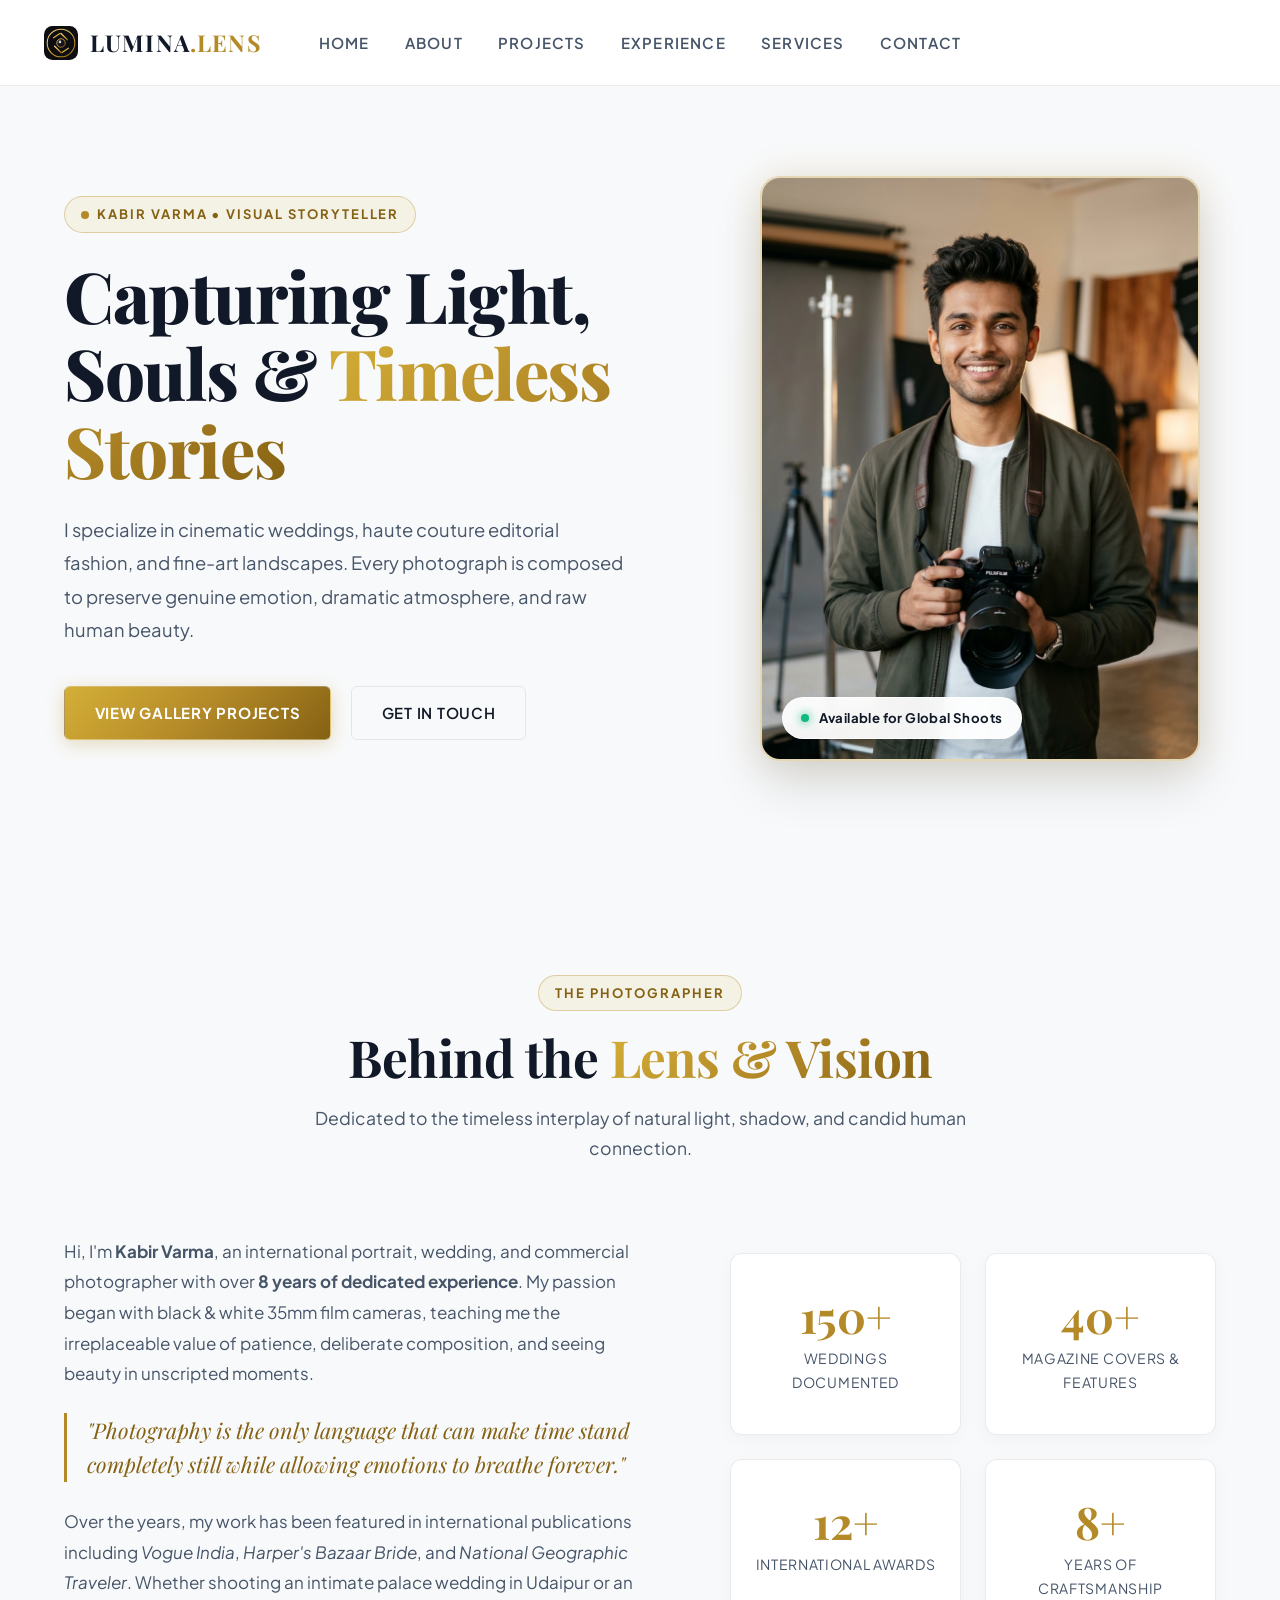
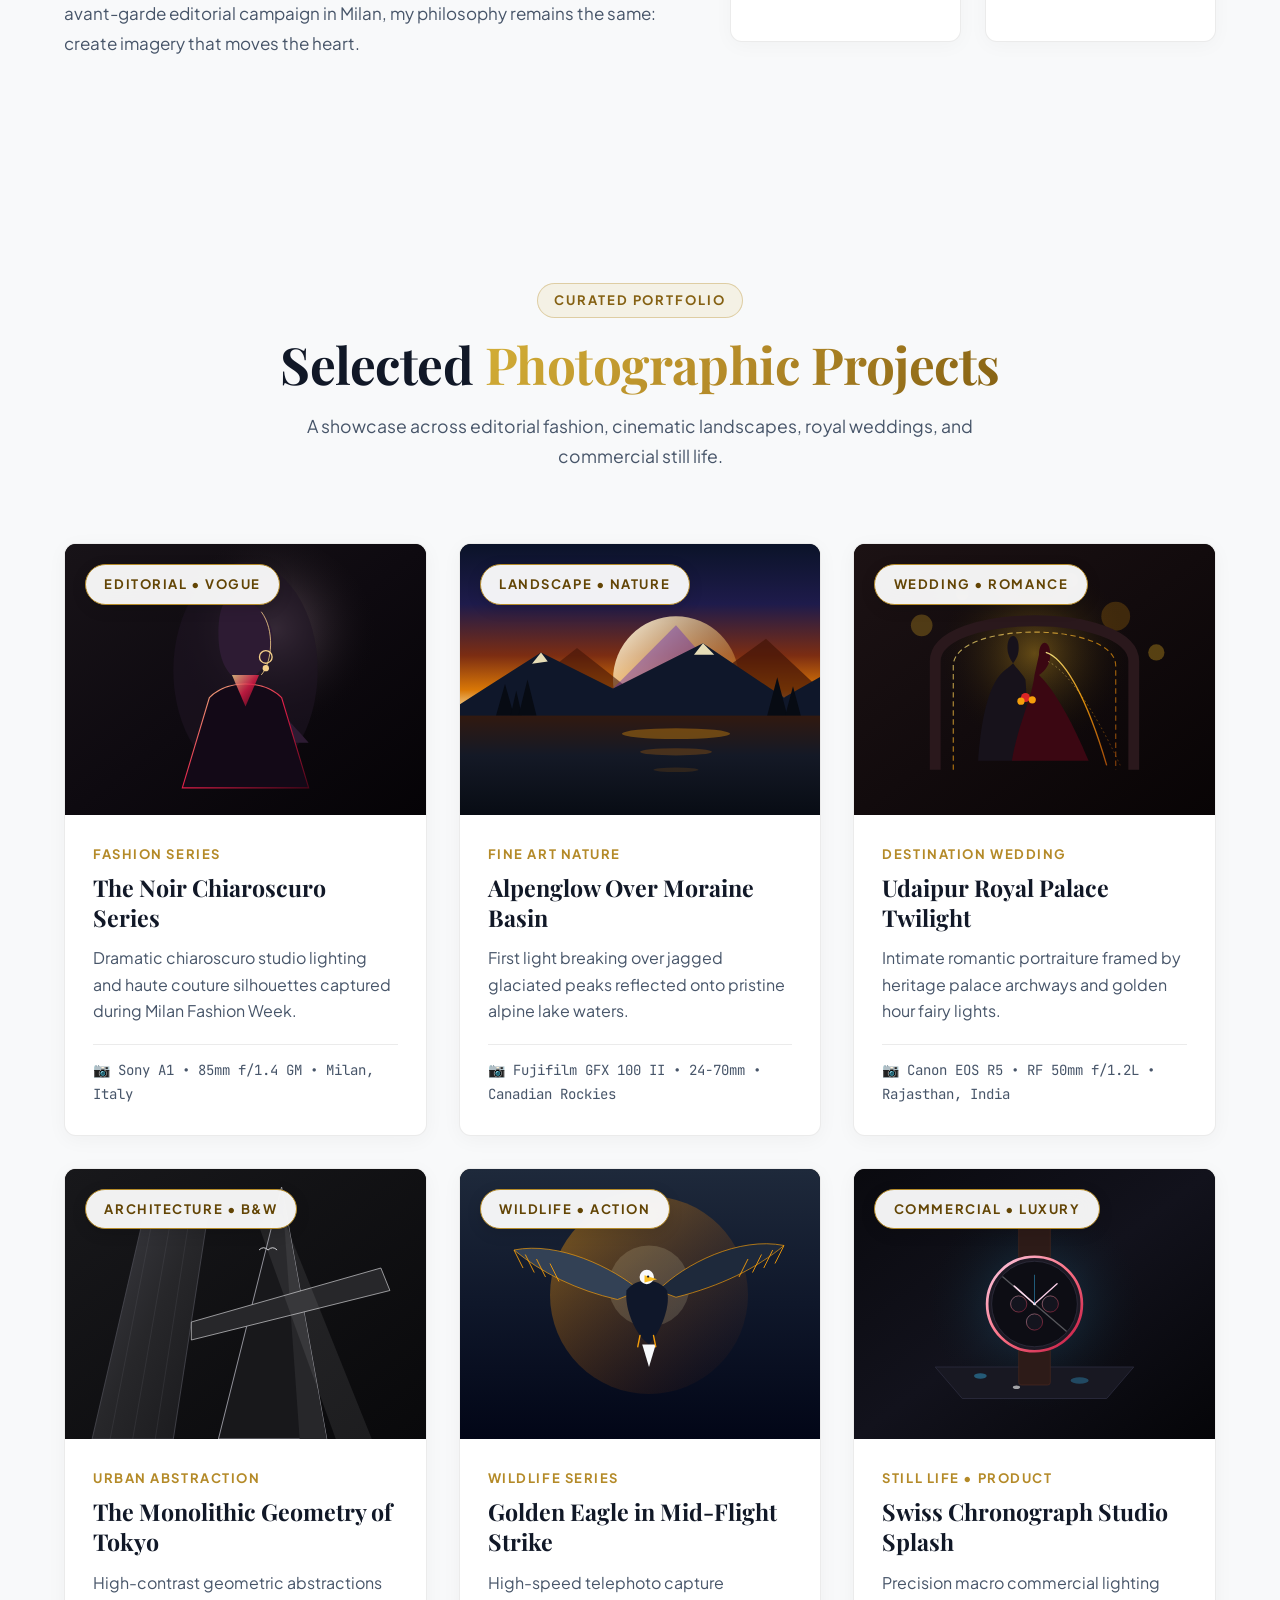
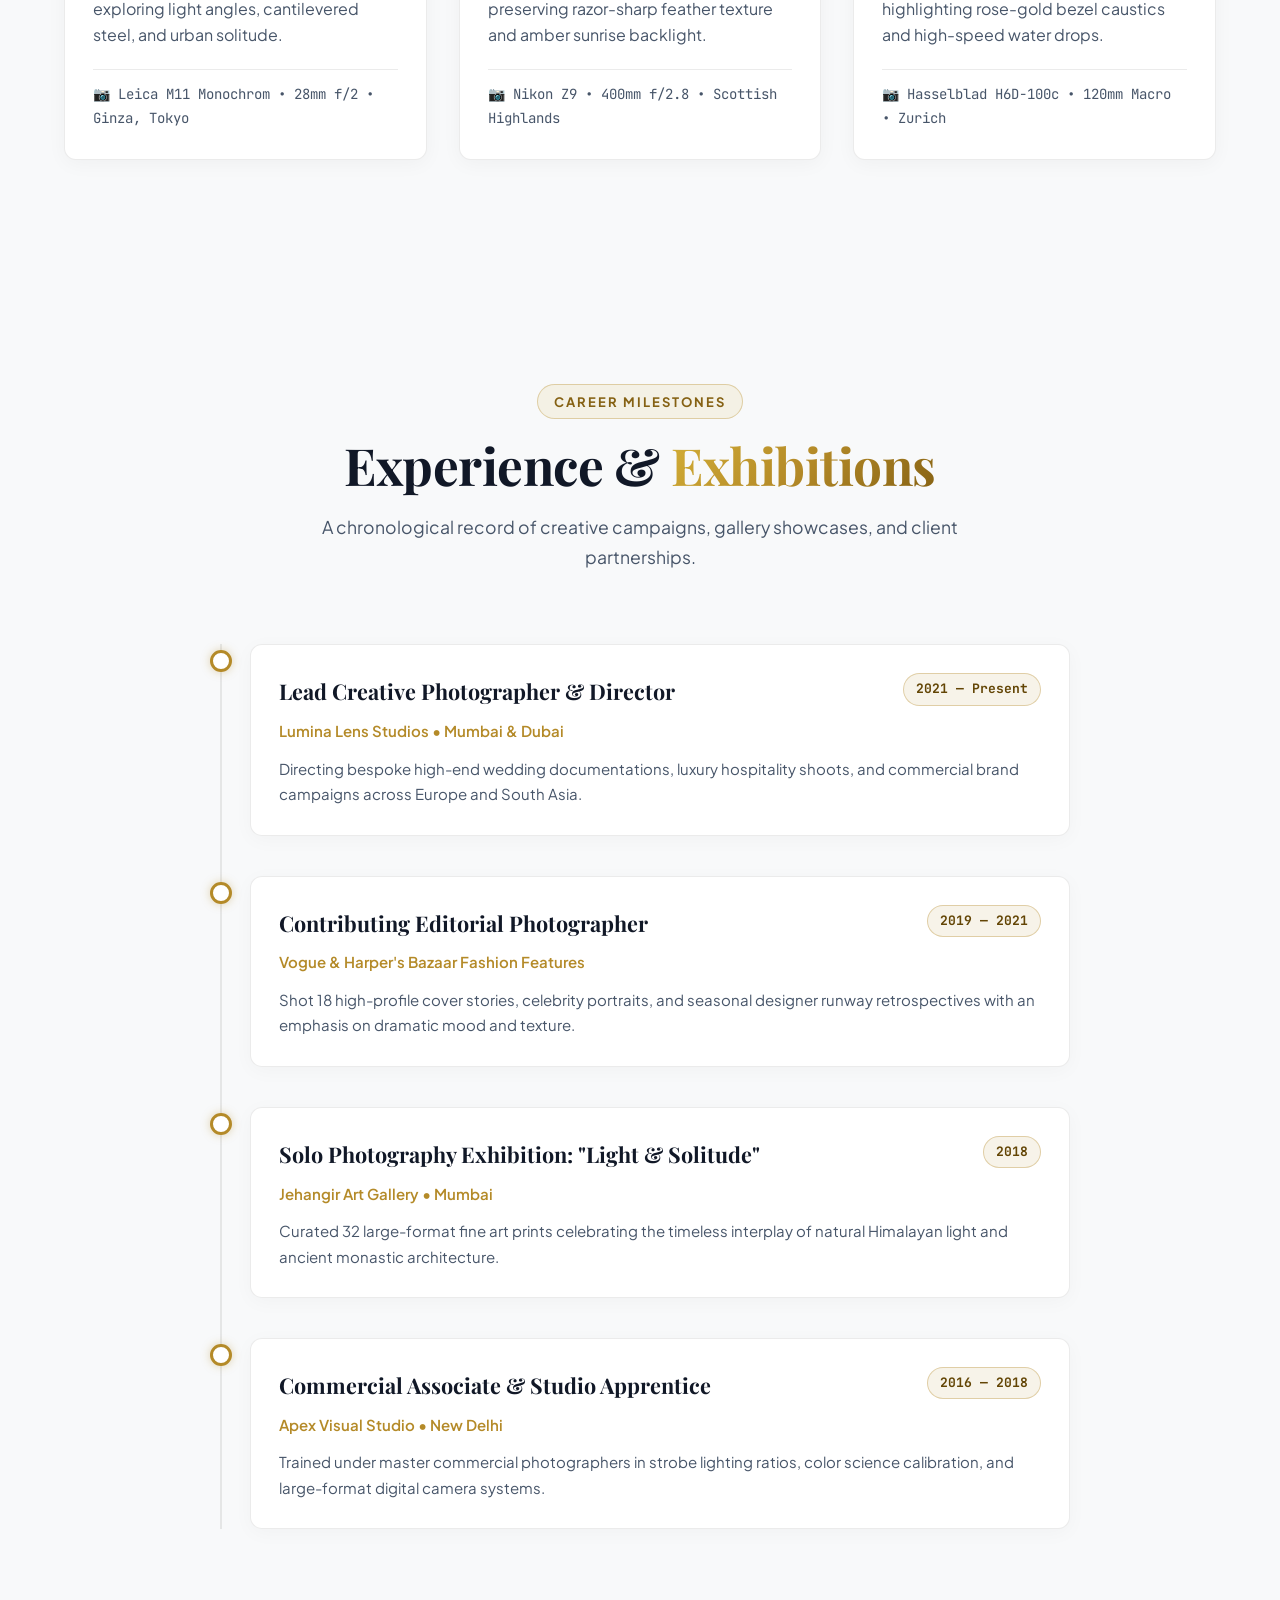
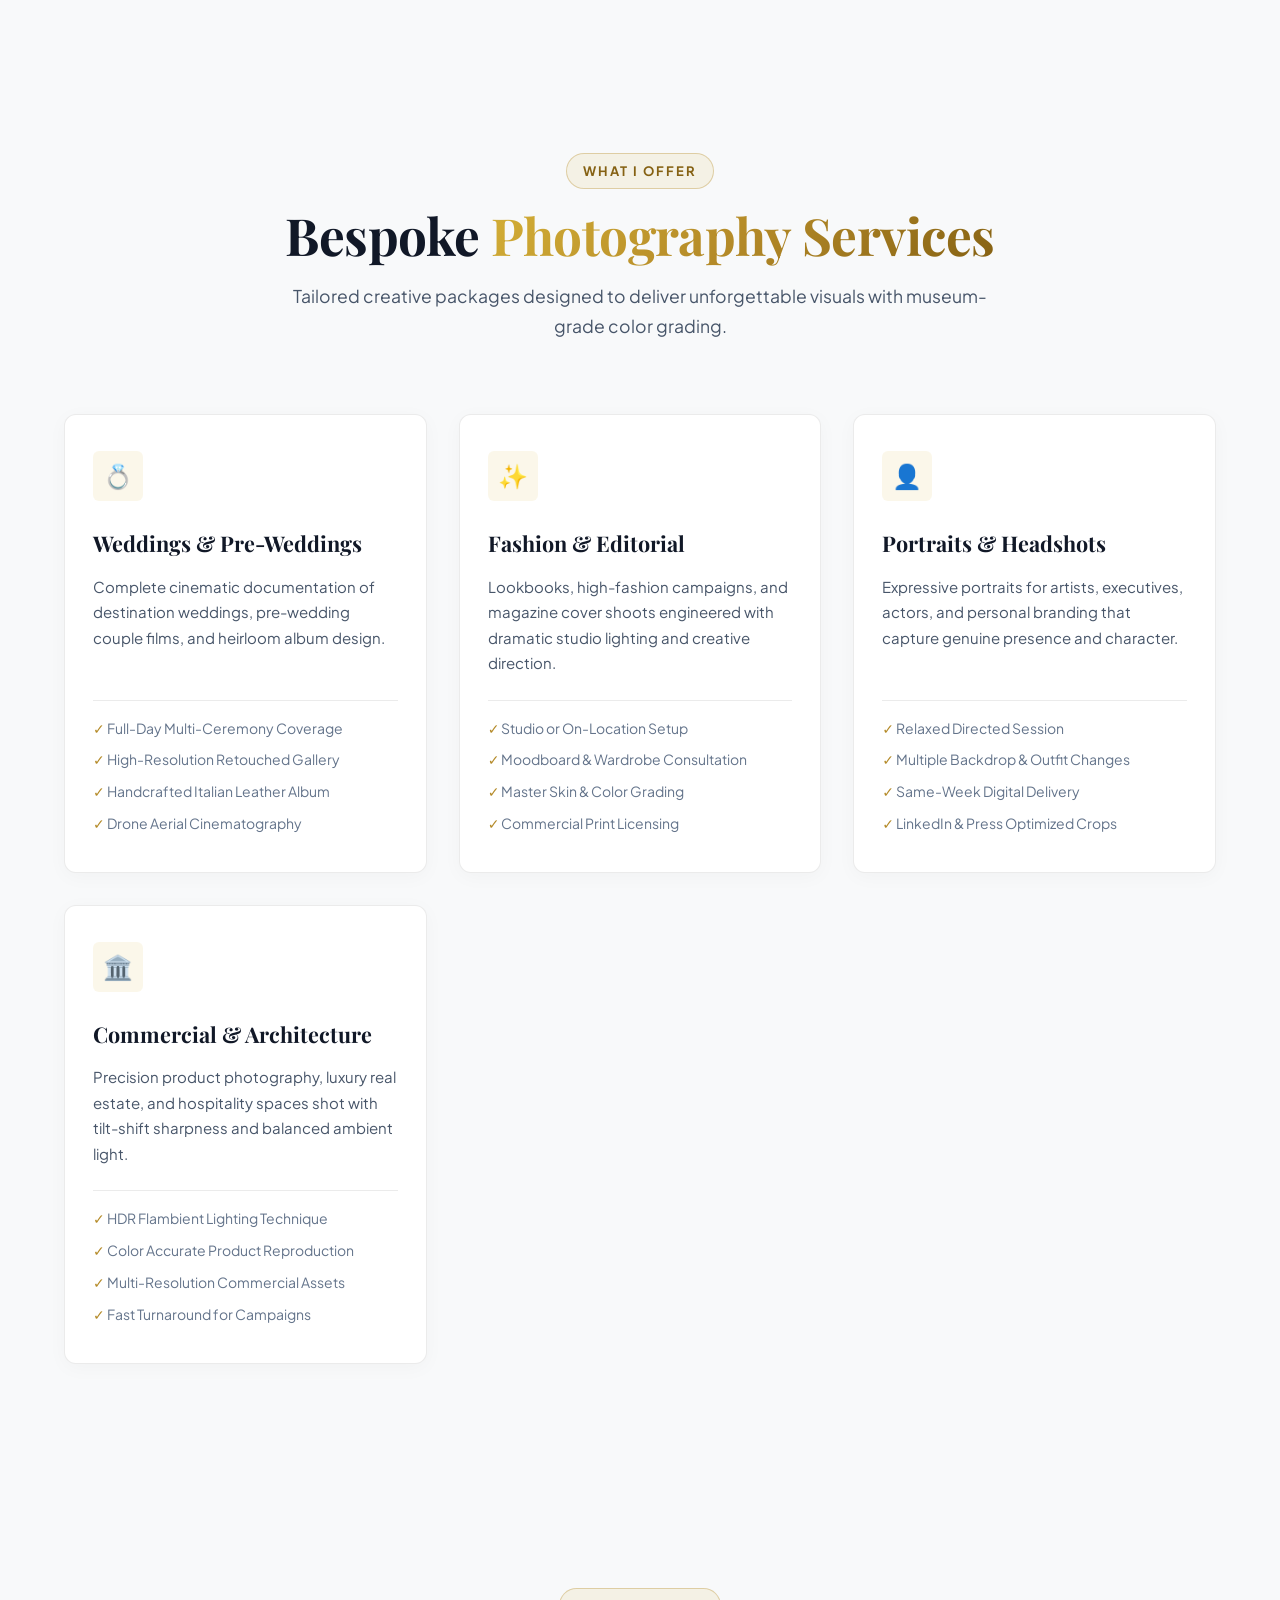
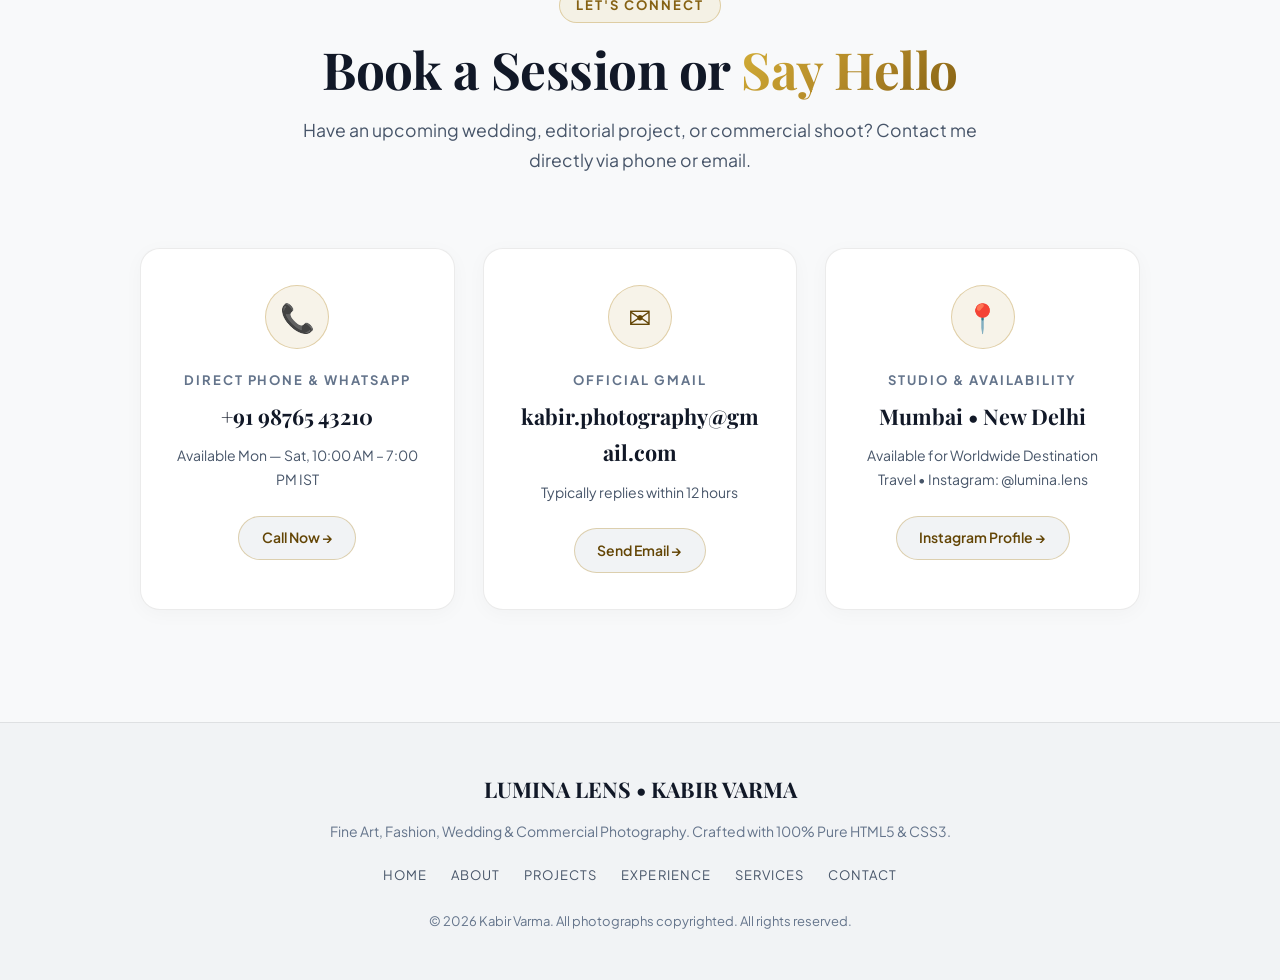
==== index.html @ acf6ec71 "first commit" ====
<!DOCTYPE html>
<html lang="en">
<head>
  <meta charset="UTF-8">
  <meta name="viewport" content="width=device-width, initial-scale=1.0">
  <meta http-equiv="X-UA-Compatible" content="ie=edge">
  
  <!-- SEO & Social Meta Tags -->
  <title>LUMINA LENS — Kabir Varma | Professional Photographer Portfolio</title>
  <meta name="description" content="Official photography portfolio of Kabir Varma. Capturing timeless portraits, royal weddings, cinematic landscapes, and high-fashion editorial campaigns.">
  <meta name="keywords" content="photographer portfolio, wedding photographer, fashion photographer, commercial photography, editorial portraits">
  <meta name="author" content="Kabir Varma">

  <!-- Favicon -->
  <link rel="icon" type="image/svg+xml" href="assets/images/favicon.svg">

  <!-- Elegant Google Fonts (Playfair Display for headings & Plus Jakarta Sans for body) -->
  <link rel="preconnect" href="https://fonts.googleapis.com">
  <link rel="preconnect" href="https://fonts.gstatic.com" crossorigin>
  <link href="https://fonts.googleapis.com/css2?family=JetBrains+Mono:wght@400;600&family=Playfair+Display:ital,wght@0,600;0,700;0,800;1,400;1,600&family=Plus+Jakarta+Sans:wght@400;500;600;700&display=swap" rel="stylesheet">

  <!-- 100% Pure CSS (Zero JavaScript) -->
  <link rel="stylesheet" href="assets/css/style.css">
</head>
<body>

  <!-- ====================================================================
       1. NAVIGATION BAR (CENTERED BUTTONS)
       Navbar Buttons: Home, About, Projects, Experience, Services, Contact
       ==================================================================== -->
  <header class="site-header">
    <div class="container nav-container">
      
      <!-- Photographer / Studio Brand Name -->
      <a href="#home" class="brand-logo" aria-label="Lumina Lens Home">
        <img src="assets/images/favicon.svg" alt="Camera Aperture Icon" class="brand-logo-icon" width="34" height="34">
        <span>LUMINA<span>.LENS</span></span>
      </a>

      <!-- Pure CSS Mobile Menu Checkbox Toggle -->
      <input type="checkbox" id="nav-toggle" aria-label="Toggle navigation menu">
      <label for="nav-toggle" class="nav-toggle-label" aria-hidden="true">
        <span class="hamburger-line"></span>
      </label>

      <!-- Center-Aligned Navigation Links -->
      <nav aria-label="Main Navigation" class="nav-links">
        <a href="#home" class="nav-link">Home</a>
        <a href="#about" class="nav-link">About</a>
        <a href="#projects" class="nav-link">Projects</a>
        <a href="#experience" class="nav-link">Experience</a>
        <a href="#services" class="nav-link">Services</a>
        <a href="#contact" class="nav-link">Contact</a>
      </nav>

    </div>
  </header>

  <main>

    <!-- ====================================================================
         2. HERO SECTION
         ==================================================================== -->
    <section class="section hero-section" id="home">
      <div class="hero-glow-orb" aria-hidden="true"></div>

      <div class="container hero-grid">
        <!-- Hero Text -->
        <div class="hero-content">
          <div class="hero-badge">
            <span class="hero-badge-dot"></span>
            <span>Kabir Varma &bull; Visual Storyteller</span>
          </div>

          <h1 class="hero-title">
            Capturing Light, Souls &amp; <span class="gold-text">Timeless Stories</span>
          </h1>

          <p class="hero-description">
            I specialize in cinematic weddings, haute couture editorial fashion, and fine-art landscapes. Every photograph is composed to preserve genuine emotion, dramatic atmosphere, and raw human beauty.
          </p>

          <div class="hero-cta-group">
            <a href="#projects" class="btn btn-primary">View Gallery Projects</a>
            <a href="#contact" class="btn btn-secondary">Get In Touch</a>
          </div>
        </div>

        <!-- Hero Visual (Professional Photographer Portrait) -->
        <div class="hero-visual">
          <div class="hero-photo-wrapper">
            <img src="assets/images/hero-photographer.jpg?v=2" alt="Kabir Varma Professional Photographer holding Camera" class="hero-photographer-img" width="500" height="667">
            <div class="hero-photo-badge">
              <span class="hero-photo-badge-dot"></span>
              <span>Available for Global Shoots</span>
            </div>
          </div>
        </div>
      </div>
    </section>

    <!-- ====================================================================
         3. ABOUT SECTION
         ==================================================================== -->
    <section class="section about-section" id="about">
      <div class="container">
        <div class="section-header">
          <span class="section-tag">The Photographer</span>
          <h2 class="section-title">Behind the <span class="gold-text">Lens &amp; Vision</span></h2>
          <p class="section-subtitle">Dedicated to the timeless interplay of natural light, shadow, and candid human connection.</p>
        </div>

        <div class="about-grid">
          <!-- Bio Narrative -->
          <div class="about-bio">
            <p>
              Hi, I'm <strong>Kabir Varma</strong>, an international portrait, wedding, and commercial photographer with over <strong>8 years of dedicated experience</strong>. My passion began with black &amp; white 35mm film cameras, teaching me the irreplaceable value of patience, deliberate composition, and seeing beauty in unscripted moments.
            </p>

            <div class="about-quote">
              "Photography is the only language that can make time stand completely still while allowing emotions to breathe forever."
            </div>

            <p>
              Over the years, my work has been featured in international publications including <em>Vogue India</em>, <em>Harper's Bazaar Bride</em>, and <em>National Geographic Traveler</em>. Whether shooting an intimate palace wedding in Udaipur or an avant-garde editorial campaign in Milan, my philosophy remains the same: create imagery that moves the heart.
            </p>
          </div>

          <!-- Statistics Cards Grid -->
          <div class="about-stats-grid">
            <div class="stat-box">
              <div class="stat-number">150+</div>
              <div class="stat-label">Weddings Documented</div>
            </div>

            <div class="stat-box">
              <div class="stat-number">40+</div>
              <div class="stat-label">Magazine Covers &amp; Features</div>
            </div>

            <div class="stat-box">
              <div class="stat-number">12+</div>
              <div class="stat-label">International Awards</div>
            </div>

            <div class="stat-box">
              <div class="stat-number">8+</div>
              <div class="stat-label">Years of Craftsmanship</div>
            </div>
          </div>
        </div>
      </div>
    </section>

    <!-- ====================================================================
         4. PROJECTS SECTION (Photo Gallery Cards with Crisp Visible Badges)
         ==================================================================== -->
    <section class="section projects-section" id="projects">
      <div class="container">
        <div class="section-header">
          <span class="section-tag">Curated Portfolio</span>
          <h2 class="section-title">Selected <span class="gold-text">Photographic Projects</span></h2>
          <p class="section-subtitle">A showcase across editorial fashion, cinematic landscapes, royal weddings, and commercial still life.</p>
        </div>

        <div class="projects-grid">
          
          <!-- Project 1: Fashion Editorial -->
          <article class="photo-card">
            <div class="photo-img-box">
              <img src="assets/images/projects/photo-1.svg" alt="Vogue Editorial Fashion Photography" class="photo-img" loading="lazy">
              <span class="photo-badge">Editorial &bull; Vogue</span>
            </div>
            <div class="photo-info">
              <span class="photo-category">Fashion Series</span>
              <h3 class="photo-title">The Noir Chiaroscuro Series</h3>
              <p class="photo-desc">Dramatic chiaroscuro studio lighting and haute couture silhouettes captured during Milan Fashion Week.</p>
              <div class="photo-meta">📷 Sony A1 &bull; 85mm f/1.4 GM &bull; Milan, Italy</div>
            </div>
          </article>

          <!-- Project 2: Cinematic Landscape -->
          <article class="photo-card">
            <div class="photo-img-box">
              <img src="assets/images/projects/photo-2.svg" alt="Alpenglow Sunrise Mountain Landscape" class="photo-img" loading="lazy">
              <span class="photo-badge">Landscape &bull; Nature</span>
            </div>
            <div class="photo-info">
              <span class="photo-category">Fine Art Nature</span>
              <h3 class="photo-title">Alpenglow Over Moraine Basin</h3>
              <p class="photo-desc">First light breaking over jagged glaciated peaks reflected onto pristine alpine lake waters.</p>
              <div class="photo-meta">📷 Fujifilm GFX 100 II &bull; 24-70mm &bull; Canadian Rockies</div>
            </div>
          </article>

          <!-- Project 3: Royal Wedding -->
          <article class="photo-card">
            <div class="photo-img-box">
              <img src="assets/images/projects/photo-3.svg" alt="Udaipur Royal Destination Wedding" class="photo-img" loading="lazy">
              <span class="photo-badge">Wedding &bull; Romance</span>
            </div>
            <div class="photo-info">
              <span class="photo-category">Destination Wedding</span>
              <h3 class="photo-title">Udaipur Royal Palace Twilight</h3>
              <p class="photo-desc">Intimate romantic portraiture framed by heritage palace archways and golden hour fairy lights.</p>
              <div class="photo-meta">📷 Canon EOS R5 &bull; RF 50mm f/1.2L &bull; Rajasthan, India</div>
            </div>
          </article>

          <!-- Project 4: Architecture -->
          <article class="photo-card">
            <div class="photo-img-box">
              <img src="assets/images/projects/photo-4.svg" alt="Tokyo Monolithic Architecture in Black and White" class="photo-img" loading="lazy">
              <span class="photo-badge">Architecture &bull; B&amp;W</span>
            </div>
            <div class="photo-info">
              <span class="photo-category">Urban Abstraction</span>
              <h3 class="photo-title">The Monolithic Geometry of Tokyo</h3>
              <p class="photo-desc">High-contrast geometric abstractions exploring light angles, cantilevered steel, and urban solitude.</p>
              <div class="photo-meta">📷 Leica M11 Monochrom &bull; 28mm f/2 &bull; Ginza, Tokyo</div>
            </div>
          </article>

          <!-- Project 5: Wildlife & Nature -->
          <article class="photo-card">
            <div class="photo-img-box">
              <img src="assets/images/projects/photo-5.svg" alt="Golden Eagle Mid-Flight Wildlife Photography" class="photo-img" loading="lazy">
              <span class="photo-badge">Wildlife &bull; Action</span>
            </div>
            <div class="photo-info">
              <span class="photo-category">Wildlife Series</span>
              <h3 class="photo-title">Golden Eagle in Mid-Flight Strike</h3>
              <p class="photo-desc">High-speed telephoto capture preserving razor-sharp feather texture and amber sunrise backlight.</p>
              <div class="photo-meta">📷 Nikon Z9 &bull; 400mm f/2.8 &bull; Scottish Highlands</div>
            </div>
          </article>

          <!-- Project 6: Commercial Product -->
          <article class="photo-card">
            <div class="photo-img-box">
              <img src="assets/images/projects/photo-6.svg" alt="Luxury Chronograph Watch Commercial Photography" class="photo-img" loading="lazy">
              <span class="photo-badge">Commercial &bull; Luxury</span>
            </div>
            <div class="photo-info">
              <span class="photo-category">Still Life &bull; Product</span>
              <h3 class="photo-title">Swiss Chronograph Studio Splash</h3>
              <p class="photo-desc">Precision macro commercial lighting highlighting rose-gold bezel caustics and high-speed water drops.</p>
              <div class="photo-meta">📷 Hasselblad H6D-100c &bull; 120mm Macro &bull; Zurich</div>
            </div>
          </article>

        </div>
      </div>
    </section>

    <!-- ====================================================================
         5. EXPERIENCE SECTION
         ==================================================================== -->
    <section class="section experience-section" id="experience">
      <div class="container">
        <div class="section-header">
          <span class="section-tag">Career Milestones</span>
          <h2 class="section-title">Experience &amp; <span class="gold-text">Exhibitions</span></h2>
          <p class="section-subtitle">A chronological record of creative campaigns, gallery showcases, and client partnerships.</p>
        </div>

        <div class="timeline-wrapper">
          <!-- Experience 1 -->
          <div class="timeline-entry">
            <div class="timeline-dot"></div>
            <div class="timeline-card">
              <div class="timeline-header">
                <h3 class="timeline-role">Lead Creative Photographer &amp; Director</h3>
                <span class="timeline-year">2021 &mdash; Present</span>
              </div>
              <div class="timeline-organization">Lumina Lens Studios &bull; Mumbai &amp; Dubai</div>
              <p class="timeline-desc">Directing bespoke high-end wedding documentations, luxury hospitality shoots, and commercial brand campaigns across Europe and South Asia.</p>
            </div>
          </div>

          <!-- Experience 2 -->
          <div class="timeline-entry">
            <div class="timeline-dot"></div>
            <div class="timeline-card">
              <div class="timeline-header">
                <h3 class="timeline-role">Contributing Editorial Photographer</h3>
                <span class="timeline-year">2019 &mdash; 2021</span>
              </div>
              <div class="timeline-organization">Vogue &amp; Harper's Bazaar Fashion Features</div>
              <p class="timeline-desc">Shot 18 high-profile cover stories, celebrity portraits, and seasonal designer runway retrospectives with an emphasis on dramatic mood and texture.</p>
            </div>
          </div>

          <!-- Experience 3 -->
          <div class="timeline-entry">
            <div class="timeline-dot"></div>
            <div class="timeline-card">
              <div class="timeline-header">
                <h3 class="timeline-role">Solo Photography Exhibition: "Light &amp; Solitude"</h3>
                <span class="timeline-year">2018</span>
              </div>
              <div class="timeline-organization">Jehangir Art Gallery &bull; Mumbai</div>
              <p class="timeline-desc">Curated 32 large-format fine art prints celebrating the timeless interplay of natural Himalayan light and ancient monastic architecture.</p>
            </div>
          </div>

          <!-- Experience 4 -->
          <div class="timeline-entry">
            <div class="timeline-dot"></div>
            <div class="timeline-card">
              <div class="timeline-header">
                <h3 class="timeline-role">Commercial Associate &amp; Studio Apprentice</h3>
                <span class="timeline-year">2016 &mdash; 2018</span>
              </div>
              <div class="timeline-organization">Apex Visual Studio &bull; New Delhi</div>
              <p class="timeline-desc">Trained under master commercial photographers in strobe lighting ratios, color science calibration, and large-format digital camera systems.</p>
            </div>
          </div>
        </div>
      </div>
    </section>

    <!-- ====================================================================
         6. SERVICES SECTION
         ==================================================================== -->
    <section class="section services-section" id="services">
      <div class="container">
        <div class="section-header">
          <span class="section-tag">What I Offer</span>
          <h2 class="section-title">Bespoke <span class="gold-text">Photography Services</span></h2>
          <p class="section-subtitle">Tailored creative packages designed to deliver unforgettable visuals with museum-grade color grading.</p>
        </div>

        <div class="services-grid">
          <!-- Service 1 -->
          <div class="service-card">
            <div class="service-icon">💍</div>
            <h3 class="service-title">Weddings &amp; Pre-Weddings</h3>
            <p class="service-desc">Complete cinematic documentation of destination weddings, pre-wedding couple films, and heirloom album design.</p>
            <ul class="service-features">
              <li>Full-Day Multi-Ceremony Coverage</li>
              <li>High-Resolution Retouched Gallery</li>
              <li>Handcrafted Italian Leather Album</li>
              <li>Drone Aerial Cinematography</li>
            </ul>
          </div>

          <!-- Service 2 -->
          <div class="service-card">
            <div class="service-icon">✨</div>
            <h3 class="service-title">Fashion &amp; Editorial</h3>
            <p class="service-desc">Lookbooks, high-fashion campaigns, and magazine cover shoots engineered with dramatic studio lighting and creative direction.</p>
            <ul class="service-features">
              <li>Studio or On-Location Setup</li>
              <li>Moodboard &amp; Wardrobe Consultation</li>
              <li>Master Skin &amp; Color Grading</li>
              <li>Commercial Print Licensing</li>
            </ul>
          </div>

          <!-- Service 3 -->
          <div class="service-card">
            <div class="service-icon">👤</div>
            <h3 class="service-title">Portraits &amp; Headshots</h3>
            <p class="service-desc">Expressive portraits for artists, executives, actors, and personal branding that capture genuine presence and character.</p>
            <ul class="service-features">
              <li>Relaxed Directed Session</li>
              <li>Multiple Backdrop &amp; Outfit Changes</li>
              <li>Same-Week Digital Delivery</li>
              <li>LinkedIn &amp; Press Optimized Crops</li>
            </ul>
          </div>

          <!-- Service 4 -->
          <div class="service-card">
            <div class="service-icon">🏛️</div>
            <h3 class="service-title">Commercial &amp; Architecture</h3>
            <p class="service-desc">Precision product photography, luxury real estate, and hospitality spaces shot with tilt-shift sharpness and balanced ambient light.</p>
            <ul class="service-features">
              <li>HDR Flambient Lighting Technique</li>
              <li>Color Accurate Product Reproduction</li>
              <li>Multi-Resolution Commercial Assets</li>
              <li>Fast Turnaround for Campaigns</li>
            </ul>
          </div>
        </div>
      </div>
    </section>

    <!-- ====================================================================
         7. CONTACT SECTION (Direct Phone & Gmail — Zero Form as Requested)
         ==================================================================== -->
    <section class="section contact-section" id="contact">
      <div class="container">
        <div class="section-header">
          <span class="section-tag">Let's Connect</span>
          <h2 class="section-title">Book a Session or <span class="gold-text">Say Hello</span></h2>
          <p class="section-subtitle">Have an upcoming wedding, editorial project, or commercial shoot? Contact me directly via phone or email.</p>
        </div>

        <div class="contact-cards-grid">
          
          <!-- Card 1: Direct Phone / Call -->
          <div class="contact-card">
            <div class="contact-icon-bubble">📞</div>
            <div class="contact-type">Direct Phone &amp; WhatsApp</div>
            <div class="contact-value">+91 98765 43210</div>
            <p class="contact-subtext">Available Mon &mdash; Sat, 10:00 AM &ndash; 7:00 PM IST</p>
            <a href="tel:+919876543210" class="contact-btn">
              <span>Call Now &rarr;</span>
            </a>
          </div>

          <!-- Card 2: Direct Gmail / Email -->
          <div class="contact-card">
            <div class="contact-icon-bubble">✉️</div>
            <div class="contact-type">Official Gmail</div>
            <div class="contact-value">kabir.photography@gmail.com</div>
            <p class="contact-subtext">Typically replies within 12 hours</p>
            <a href="mailto:kabir.photography@gmail.com" class="contact-btn">
              <span>Send Email &rarr;</span>
            </a>
          </div>

          <!-- Card 3: Studio Location & Social -->
          <div class="contact-card">
            <div class="contact-icon-bubble">📍</div>
            <div class="contact-type">Studio &amp; Availability</div>
            <div class="contact-value">Mumbai &bull; New Delhi</div>
            <p class="contact-subtext">Available for Worldwide Destination Travel &bull; Instagram: @lumina.lens</p>
            <a href="https://instagram.com" target="_blank" rel="noopener" class="contact-btn">
              <span>Instagram Profile &rarr;</span>
            </a>
          </div>

        </div>
      </div>
    </section>

  </main>

  <!-- ====================================================================
       8. FOOTER
       ==================================================================== -->
  <footer class="site-footer">
    <div class="container">
      <div class="footer-brand">LUMINA LENS &bull; KABIR VARMA</div>
      <p class="footer-text">
        Fine Art, Fashion, Wedding &amp; Commercial Photography. Crafted with 100% Pure HTML5 &amp; CSS3.
      </p>

      <nav class="footer-nav" aria-label="Footer Navigation">
        <a href="#home">Home</a>
        <a href="#about">About</a>
        <a href="#projects">Projects</a>
        <a href="#experience">Experience</a>
        <a href="#services">Services</a>
        <a href="#contact">Contact</a>
      </nav>

      <div class="footer-copyright">
        &copy; 2026 Kabir Varma. All photographs copyrighted. All rights reserved.
      </div>
    </div>
  </footer>

</body>
</html>
---- assets/css/style.css ----
/* ==========================================================================
   LUMINA LENS — Professional Photographer Portfolio
   Technology: 100% Pure HTML5 & CSS3 (Zero JavaScript)
   ========================================================================== */

/* --------------------------------------------------------------------------
   1. Design Tokens & CSS Variables
   -------------------------------------------------------------------------- */
:root {
  /* Light Theme Palette */
  --bg-dark: #f8f9fa;
  --bg-surface: #ffffff;
  --bg-surface-elevated: #f1f3f5;
  --bg-glass: rgba(255, 255, 255, 0.92);

  --text-main: #111827;
  --text-muted: #475569;
  --text-subtle: #64748b;

  --accent-gold: #b48a28;
  --accent-gold-light: #856113;
  --accent-gold-dark: #634505;
  --gold-gradient: linear-gradient(135deg, #d4af37 0%, #b48a28 50%, #856113 100%);
  --gold-glow: 0 8px 30px rgba(180, 138, 40, 0.15);

  --border-light: rgba(0, 0, 0, 0.08);
  --border-gold: rgba(180, 138, 40, 0.35);

  /* Typography */
  --font-serif: 'Playfair Display', Georgia, serif;
  --font-sans: 'Plus Jakarta Sans', system-ui, -apple-system, sans-serif;
  --font-mono: 'JetBrains Mono', monospace;

  /* Spacing */
  --space-sm: 0.5rem;
  --space-md: 1rem;
  --space-lg: 1.5rem;
  --space-xl: 2.5rem;
  --space-2xl: 4.5rem;
  --space-3xl: 7rem;

  /* Border Radii */
  --radius-sm: 6px;
  --radius-md: 12px;
  --radius-lg: 20px;
  --radius-full: 9999px;

  /* Transitions */
  --transition: all 0.3s cubic-bezier(0.16, 1, 0.3, 1);
}

/* --------------------------------------------------------------------------
   2. Reset & Global Styles
   -------------------------------------------------------------------------- */
*, *::before, *::after {
  box-sizing: border-box;
  margin: 0;
  padding: 0;
  caret-color: transparent; /* Prevents text caret cursor from blinking on click */
}

html {
  scroll-behavior: smooth;
  font-size: 16px;
}

body {
  font-family: var(--font-sans);
  background-color: var(--bg-dark);
  color: var(--text-main);
  line-height: 1.7;
  overflow-x: hidden;
  -webkit-font-smoothing: antialiased;
}

img, svg {
  display: block;
  max-width: 100%;
  height: auto;
}

a {
  color: inherit;
  text-decoration: none;
  transition: var(--transition);
}

ul {
  list-style: none;
}

.container {
  width: 100%;
  max-width: 1200px;
  margin: 0 auto;
  padding-left: 1.5rem;
  padding-right: 1.5rem;
}

.section {
  padding-top: var(--space-3xl);
  padding-bottom: var(--space-3xl);
  position: relative;
}

.section-header {
  text-align: center;
  max-width: 720px;
  margin: 0 auto var(--space-2xl) auto;
}

.section-tag {
  display: inline-block;
  padding: 0.35rem 1rem;
  background: rgba(212, 175, 55, 0.1);
  border: 1px solid var(--border-gold);
  color: var(--accent-gold-light);
  font-size: 0.8125rem;
  font-weight: 700;
  letter-spacing: 0.15em;
  text-transform: uppercase;
  border-radius: var(--radius-full);
  margin-bottom: var(--space-md);
}

.section-title {
  font-family: var(--font-serif);
  font-size: clamp(2.2rem, 4vw, 3.25rem);
  font-weight: 700;
  line-height: 1.2;
  margin-bottom: var(--space-md);
  letter-spacing: -0.01em;
}

.gold-text {
  background: var(--gold-gradient);
  -webkit-background-clip: text;
  -webkit-text-fill-color: transparent;
  background-clip: text;
}

.section-subtitle {
  font-size: 1.1rem;
  color: var(--text-muted);
  line-height: 1.7;
}

/* Common Buttons */
.btn {
  display: inline-flex;
  align-items: center;
  justify-content: center;
  gap: 0.6rem;
  padding: 0.85rem 1.85rem;
  font-size: 0.9375rem;
  font-weight: 600;
  border-radius: var(--radius-sm);
  letter-spacing: 0.05em;
  text-transform: uppercase;
  transition: var(--transition);
  cursor: pointer;
}

.btn-primary {
  background: var(--gold-gradient);
  color: #ffffff;
  font-weight: 700;
  box-shadow: 0 4px 18px rgba(180, 138, 40, 0.28);
  border: 1px solid rgba(255, 255, 255, 0.3);
}
.btn-primary:hover {
  transform: translateY(-3px);
  box-shadow: 0 8px 25px rgba(180, 138, 40, 0.45);
}

.btn-secondary {
  background: transparent;
  color: var(--text-main);
  border: 1px solid var(--border-light);
}
.btn-secondary:hover {
  border-color: var(--accent-gold);
  color: var(--accent-gold-light);
  transform: translateY(-3px);
  background: rgba(212, 175, 55, 0.05);
}

/* --------------------------------------------------------------------------
   3. Navigation Bar (Pure CSS Mobile Menu)
   -------------------------------------------------------------------------- */
.site-header {
  position: sticky;
  top: 0;
  left: 0;
  width: 100%;
  z-index: 1000;
  background: var(--bg-glass);
  backdrop-filter: blur(20px);
  -webkit-backdrop-filter: blur(20px);
  border-bottom: 1px solid var(--border-light);
}

.site-header .nav-container {
  width: 100%;
  max-width: 95%;
  padding-left: 0.75rem;
  padding-right: 1.5rem;
}

.nav-container {
  display: flex;
  align-items: center;
  justify-content: space-between;
  height: 85px;
  position: relative;
}

/* Brand Logo (Shifted to Left) */
.brand-logo {
  display: flex;
  align-items: center;
  gap: 0.75rem;
  font-family: var(--font-serif);
  font-size: 1.45rem;
  font-weight: 700;
  letter-spacing: 0.05em;
  color: var(--text-main);
  z-index: 2;
  margin-left: 0;
}
.brand-logo-icon {
  width: 34px;
  height: 34px;
}
.brand-logo span span {
  color: var(--accent-gold);
}

/* Desktop Centered Navigation Links */
.nav-links {
  display: flex;
  align-items: center;
  justify-content: center;
  gap: 2.2rem;
  position: absolute;
  left: 50%;
  transform: translateX(-50%);
  z-index: 1;
}

.nav-link {
  font-size: 0.9375rem;
  font-weight: 600;
  color: var(--text-muted);
  letter-spacing: 0.08em;
  text-transform: uppercase;
  position: relative;
  padding: 0.4rem 0;
}

.nav-link:hover {
  color: var(--accent-gold-light);
}

.nav-link::after {
  content: '';
  position: absolute;
  bottom: 0;
  left: 0;
  width: 0;
  height: 2px;
  background: var(--gold-gradient);
  transition: width 0.3s ease;
}
.nav-link:hover::after {
  width: 100%;
}

/* Pure CSS Mobile Menu Checkbox Hack */
#nav-toggle {
  display: none;
}

.nav-toggle-label {
  display: none;
  cursor: pointer;
  width: 44px;
  height: 44px;
  align-items: center;
  justify-content: center;
  border: 1px solid var(--border-light);
  border-radius: var(--radius-sm);
}

.hamburger-line {
  display: block;
  width: 22px;
  height: 2px;
  background-color: var(--text-main);
  position: relative;
  transition: var(--transition);
}
.hamburger-line::before,
.hamburger-line::after {
  content: '';
  position: absolute;
  width: 22px;
  height: 2px;
  background-color: var(--text-main);
  transition: var(--transition);
}
.hamburger-line::before {
  top: -7px;
}
.hamburger-line::after {
  bottom: -7px;
}

/* --------------------------------------------------------------------------
   4. Hero Section
   -------------------------------------------------------------------------- */
.hero-section {
  padding-top: clamp(3rem, 7vw, 6rem);
  padding-bottom: clamp(4rem, 8vw, 7rem);
  position: relative;
  overflow: hidden;
}

.hero-glow-orb {
  position: absolute;
  width: 500px;
  height: 500px;
  border-radius: 50%;
  background: radial-gradient(circle, rgba(212, 175, 55, 0.12) 0%, rgba(212, 175, 55, 0) 70%);
  top: 10%;
  right: 5%;
  pointer-events: none;
  z-index: 0;
}

.hero-grid {
  display: grid;
  grid-template-columns: 1.15fr 0.85fr;
  align-items: center;
  gap: var(--space-xl);
  position: relative;
  z-index: 1;
}

.hero-badge {
  display: inline-flex;
  align-items: center;
  gap: 0.5rem;
  padding: 0.4rem 1rem;
  background: rgba(212, 175, 55, 0.1);
  border: 1px solid var(--border-gold);
  color: var(--accent-gold-light);
  font-size: 0.8125rem;
  font-weight: 700;
  letter-spacing: 0.15em;
  text-transform: uppercase;
  border-radius: var(--radius-full);
  margin-bottom: var(--space-lg);
}

.hero-badge-dot {
  width: 8px;
  height: 8px;
  border-radius: 50%;
  background-color: var(--accent-gold);
}

.hero-title {
  font-family: var(--font-serif);
  font-size: clamp(2.6rem, 5.5vw, 4.4rem);
  font-weight: 800;
  line-height: 1.1;
  letter-spacing: -0.02em;
  margin-bottom: var(--space-lg);
}

.hero-description {
  font-size: 1.15rem;
  color: var(--text-muted);
  line-height: 1.8;
  max-width: 560px;
  margin-bottom: var(--space-xl);
}

.hero-cta-group {
  display: flex;
  align-items: center;
  gap: 1.25rem;
  flex-wrap: wrap;
}

.hero-visual {
  display: flex;
  justify-content: center;
  align-items: center;
  position: relative;
}

.hero-photo-wrapper {
  position: relative;
  width: 100%;
  max-width: 440px;
  border-radius: var(--radius-lg);
  overflow: hidden;
  box-shadow: 0 24px 50px rgba(0, 0, 0, 0.12), 0 0 35px rgba(180, 138, 40, 0.16);
  border: 2px solid var(--border-gold);
  background: var(--bg-surface);
  transition: transform 0.4s cubic-bezier(0.16, 1, 0.3, 1), box-shadow 0.4s ease;
}

.hero-photo-wrapper:hover {
  transform: translateY(-6px) scale(1.015);
  box-shadow: 0 32px 60px rgba(0, 0, 0, 0.16), 0 0 45px rgba(180, 138, 40, 0.28);
}

.hero-photographer-img {
  width: 100%;
  height: auto;
  aspect-ratio: 3 / 4;
  object-fit: cover;
  display: block;
  transition: transform 0.6s cubic-bezier(0.16, 1, 0.3, 1);
}

.hero-photo-wrapper:hover .hero-photographer-img {
  transform: scale(1.03);
}

.hero-photo-badge {
  position: absolute;
  bottom: 1.25rem;
  left: 1.25rem;
  display: inline-flex;
  align-items: center;
  gap: 0.6rem;
  padding: 0.55rem 1.15rem;
  background: rgba(255, 255, 255, 0.94);
  backdrop-filter: blur(12px);
  -webkit-backdrop-filter: blur(12px);
  border-radius: var(--radius-full);
  border: 1px solid rgba(255, 255, 255, 0.9);
  box-shadow: 0 8px 24px rgba(0, 0, 0, 0.12);
  font-size: 0.825rem;
  font-weight: 700;
  color: var(--text-main);
  letter-spacing: 0.03em;
  z-index: 2;
}

.hero-photo-badge-dot {
  width: 8px;
  height: 8px;
  border-radius: 50%;
  background: #10b981;
  box-shadow: 0 0 10px #10b981;
}

/* --------------------------------------------------------------------------
   5. About Section
   -------------------------------------------------------------------------- */
.about-grid {
  display: grid;
  grid-template-columns: 1.1fr 0.9fr;
  gap: var(--space-2xl);
  align-items: center;
}

.about-bio {
  font-size: 1.0625rem;
  color: var(--text-muted);
  line-height: 1.8;
}

.about-bio p + p {
  margin-top: 1.25rem;
}

.about-quote {
  font-family: var(--font-serif);
  font-size: 1.35rem;
  font-style: italic;
  color: var(--accent-gold-light);
  border-left: 3px solid var(--accent-gold);
  padding-left: 1.25rem;
  margin: var(--space-lg) 0;
  line-height: 1.6;
}

.about-stats-grid {
  display: grid;
  grid-template-columns: repeat(2, 1fr);
  gap: 1.5rem;
}

.stat-box {
  background: var(--bg-surface);
  border: 1px solid var(--border-light);
  border-radius: var(--radius-md);
  padding: var(--space-xl) var(--space-lg);
  text-align: center;
  transition: var(--transition);
  position: relative;
  overflow: hidden;
  box-shadow: 0 4px 20px rgba(0, 0, 0, 0.03);
}

.stat-box::before {
  content: '';
  position: absolute;
  top: 0;
  left: 0;
  width: 100%;
  height: 3px;
  background: var(--gold-gradient);
  opacity: 0;
  transition: opacity 0.3s ease;
}

.stat-box:hover {
  transform: translateY(-4px);
  border-color: var(--border-gold);
  box-shadow: var(--gold-glow);
}
.stat-box:hover::before {
  opacity: 1;
}

.stat-number {
  font-family: var(--font-serif);
  font-size: clamp(2.2rem, 3.5vw, 3rem);
  font-weight: 700;
  color: var(--accent-gold);
  line-height: 1;
  margin-bottom: 0.5rem;
}

.stat-label {
  font-size: 0.875rem;
  color: var(--text-muted);
  letter-spacing: 0.05em;
  text-transform: uppercase;
}

/* --------------------------------------------------------------------------
   6. Projects Section (Photo Gallery)
   -------------------------------------------------------------------------- */
.projects-grid {
  display: grid;
  grid-template-columns: repeat(auto-fill, minmax(350px, 1fr));
  gap: 2rem;
}

.photo-card {
  background: var(--bg-surface);
  border: 1px solid var(--border-light);
  border-radius: var(--radius-md);
  overflow: hidden;
  transition: var(--transition);
  display: flex;
  flex-direction: column;
  box-shadow: 0 4px 20px rgba(0, 0, 0, 0.04);
}

.photo-card:hover {
  transform: translateY(-6px);
  border-color: var(--border-gold);
  box-shadow: 0 15px 35px rgba(0, 0, 0, 0.08);
}

.photo-img-box {
  position: relative;
  aspect-ratio: 4 / 3;
  overflow: hidden;
  background: #000000;
}

/* Floating Category Badge — Bold, Crisp & Highly Visible */
.photo-badge {
  position: absolute;
  top: 1.25rem;
  left: 1.25rem;
  background: rgba(255, 255, 255, 0.94);
  backdrop-filter: blur(12px);
  -webkit-backdrop-filter: blur(12px);
  border: 1.5px solid var(--accent-gold);
  color: var(--accent-gold-dark);
  padding: 0.5rem 1.15rem;
  border-radius: var(--radius-full);
  font-size: 0.8125rem;
  font-weight: 700;
  letter-spacing: 0.12em;
  text-transform: uppercase;
  z-index: 2;
  box-shadow: 0 4px 15px rgba(0, 0, 0, 0.12);
  pointer-events: none;
}

.photo-img {
  width: 100%;
  height: 100%;
  object-fit: cover;
  transition: transform 0.5s cubic-bezier(0.16, 1, 0.3, 1);
}

.photo-card:hover .photo-img {
  transform: scale(1.05);
}

.photo-info {
  padding: 1.75rem;
  display: flex;
  flex-direction: column;
  flex-grow: 1;
}

.photo-category {
  font-size: 0.8125rem;
  font-weight: 700;
  letter-spacing: 0.12em;
  text-transform: uppercase;
  color: var(--accent-gold);
  margin-bottom: 0.5rem;
}

.photo-title {
  font-family: var(--font-serif);
  font-size: 1.45rem;
  font-weight: 700;
  color: var(--text-main);
  margin-bottom: 0.75rem;
  line-height: 1.3;
}

.photo-desc {
  font-size: 1rem;
  color: var(--text-muted);
  line-height: 1.65;
  margin-bottom: 1.25rem;
}

.photo-meta {
  font-family: var(--font-mono);
  font-size: 0.875rem;
  color: var(--text-muted);
  padding-top: 0.85rem;
  border-top: 1px solid var(--border-light);
  margin-top: auto;
}

/* --------------------------------------------------------------------------
   7. Experience Section (Timeline)
   -------------------------------------------------------------------------- */
.timeline-wrapper {
  max-width: 860px;
  margin: 0 auto;
  position: relative;
  padding-left: 2.5rem;
}

.timeline-wrapper::before {
  content: '';
  position: absolute;
  top: 0;
  bottom: 0;
  left: 10px;
  width: 2px;
  background: var(--border-light);
}

.timeline-entry {
  position: relative;
  margin-bottom: var(--space-xl);
}
.timeline-entry:last-child {
  margin-bottom: 0;
}

.timeline-dot {
  position: absolute;
  left: -2.5rem;
  top: 6px;
  width: 22px;
  height: 22px;
  border-radius: 50%;
  background: var(--bg-surface);
  border: 3px solid var(--accent-gold);
  box-shadow: 0 0 10px rgba(180, 138, 40, 0.35);
}

.timeline-card {
  background: var(--bg-surface);
  border: 1px solid var(--border-light);
  border-radius: var(--radius-md);
  padding: 1.75rem;
  transition: var(--transition);
  box-shadow: 0 4px 20px rgba(0, 0, 0, 0.03);
}

.timeline-card:hover {
  transform: translateX(4px);
  border-color: var(--border-gold);
  box-shadow: 0 8px 25px rgba(180, 138, 40, 0.12);
}

.timeline-header {
  display: flex;
  justify-content: space-between;
  align-items: flex-start;
  gap: 1rem;
  margin-bottom: 0.5rem;
  flex-wrap: wrap;
}

.timeline-role {
  font-family: var(--font-serif);
  font-size: 1.35rem;
  font-weight: 700;
  color: var(--text-main);
}

.timeline-year {
  font-family: var(--font-mono);
  font-size: 0.8125rem;
  font-weight: 700;
  padding: 0.25rem 0.75rem;
  background: rgba(180, 138, 40, 0.1);
  color: var(--accent-gold-dark);
  border: 1px solid var(--border-gold);
  border-radius: var(--radius-full);
}

.timeline-organization {
  font-size: 0.9375rem;
  font-weight: 600;
  color: var(--accent-gold);
  margin-bottom: 0.75rem;
}

.timeline-desc {
  font-size: 0.9375rem;
  color: var(--text-muted);
  line-height: 1.7;
}

/* --------------------------------------------------------------------------
   8. Services Section
   -------------------------------------------------------------------------- */
.services-grid {
  display: grid;
  grid-template-columns: repeat(auto-fit, minmax(270px, 1fr));
  gap: 2rem;
}

.service-card {
  background: var(--bg-surface);
  border: 1px solid var(--border-light);
  border-radius: var(--radius-md);
  padding: 2.25rem 1.75rem;
  transition: var(--transition);
  display: flex;
  flex-direction: column;
  box-shadow: 0 4px 20px rgba(0, 0, 0, 0.03);
}

.service-card:hover {
  transform: translateY(-6px);
  border-color: var(--border-gold);
  box-shadow: var(--gold-glow);
}

.service-icon {
  width: 50px;
  height: 50px;
  border-radius: var(--radius-sm);
  background: rgba(212, 175, 55, 0.1);
  color: var(--accent-gold);
  display: flex;
  align-items: center;
  justify-content: center;
  font-size: 1.5rem;
  margin-bottom: 1.5rem;
}

.service-title {
  font-family: var(--font-serif);
  font-size: 1.35rem;
  font-weight: 700;
  color: var(--text-main);
  margin-bottom: 0.75rem;
}

.service-desc {
  font-size: 0.9375rem;
  color: var(--text-muted);
  line-height: 1.7;
  margin-bottom: 1.5rem;
}

.service-features {
  display: flex;
  flex-direction: column;
  gap: 0.5rem;
  margin-top: auto;
  padding-top: 1rem;
  border-top: 1px solid var(--border-light);
  font-size: 0.875rem;
  color: var(--text-subtle);
}

.service-features li::before {
  content: '✓ ';
  color: var(--accent-gold);
  font-weight: bold;
}

/* --------------------------------------------------------------------------
   9. Contact Section (Direct Phone & Gmail — Zero Form)
   -------------------------------------------------------------------------- */
.contact-cards-grid {
  display: grid;
  grid-template-columns: repeat(auto-fit, minmax(280px, 1fr));
  gap: 1.75rem;
  max-width: 1000px;
  margin: 0 auto;
}

.contact-card {
  background: var(--bg-surface);
  border: 1px solid var(--border-light);
  border-radius: var(--radius-lg);
  padding: 2.25rem 2rem;
  text-align: center;
  display: flex;
  flex-direction: column;
  align-items: center;
  transition: var(--transition);
  box-shadow: 0 4px 20px rgba(0, 0, 0, 0.03);
}

.contact-card:hover {
  transform: translateY(-6px);
  border-color: var(--border-gold);
  box-shadow: var(--gold-glow);
}

.contact-icon-bubble {
  width: 64px;
  height: 64px;
  border-radius: 50%;
  background: rgba(180, 138, 40, 0.1);
  border: 1px solid var(--border-gold);
  color: var(--accent-gold-dark);
  display: flex;
  align-items: center;
  justify-content: center;
  font-size: 1.75rem;
  margin-bottom: 1.25rem;
}

.contact-type {
  font-size: 0.8125rem;
  font-weight: 700;
  letter-spacing: 0.15em;
  text-transform: uppercase;
  color: var(--text-subtle);
  margin-bottom: 0.4rem;
}

.contact-value {
  font-family: var(--font-serif);
  font-size: 1.35rem;
  font-weight: 700;
  color: var(--text-main);
  margin-bottom: 0.6rem;
  word-break: break-all;
}

.contact-subtext {
  font-size: 0.875rem;
  color: var(--text-muted);
  margin-bottom: 1.5rem;
}

.contact-btn {
  display: inline-flex;
  align-items: center;
  gap: 0.5rem;
  padding: 0.6rem 1.4rem;
  background: var(--bg-surface-elevated);
  border: 1px solid var(--border-gold);
  color: var(--accent-gold-dark);
  border-radius: var(--radius-full);
  font-size: 0.875rem;
  font-weight: 600;
  transition: var(--transition);
}
.contact-btn:hover {
  background: var(--gold-gradient);
  color: #ffffff;
  transform: translateY(-2px);
}

/* --------------------------------------------------------------------------
   10. Footer
   -------------------------------------------------------------------------- */
.site-footer {
  background: #f1f3f5;
  border-top: 1px solid var(--border-light);
  padding: 3rem 0;
  text-align: center;
}

.footer-brand {
  font-family: var(--font-serif);
  font-size: 1.35rem;
  font-weight: 700;
  color: var(--text-main);
  margin-bottom: 0.75rem;
}

.footer-text {
  font-size: 0.875rem;
  color: var(--text-subtle);
  margin-bottom: 1.25rem;
}

.footer-nav {
  display: flex;
  justify-content: center;
  gap: 1.5rem;
  flex-wrap: wrap;
  margin-bottom: 1.5rem;
}

.footer-nav a {
  font-size: 0.8125rem;
  text-transform: uppercase;
  letter-spacing: 0.08em;
  color: var(--text-muted);
}
.footer-nav a:hover {
  color: var(--accent-gold);
}

.footer-copyright {
  font-size: 0.8125rem;
  color: var(--text-subtle);
}

/* --------------------------------------------------------------------------
   11. Responsive Breakpoints (Pure CSS)
   -------------------------------------------------------------------------- */
@media (max-width: 900px) {
  .hero-grid {
    grid-template-columns: 1fr;
    text-align: center;
  }
  .hero-description {
    margin: 0 auto var(--space-xl) auto;
  }
  .hero-cta-group {
    justify-content: center;
  }
  .about-grid {
    grid-template-columns: 1fr;
  }
}

@media (max-width: 768px) {
  .nav-toggle-label {
    display: flex;
  }

  .nav-links {
    position: fixed;
    top: 80px;
    left: 0;
    transform: none;
    width: 100%;
    background: var(--bg-surface);
    border-bottom: 1px solid var(--border-gold);
    flex-direction: column;
    padding: 2rem 1.5rem;
    gap: 1.5rem;
    box-shadow: 0 20px 40px rgba(0, 0, 0, 0.12);
    display: none;
  }

  /* Show navigation when checkbox is checked */
  #nav-toggle:checked ~ .nav-links {
    display: flex;
  }

  #nav-toggle:checked ~ .nav-toggle-label .hamburger-line {
    background-color: transparent;
  }
  #nav-toggle:checked ~ .nav-toggle-label .hamburger-line::before {
    transform: rotate(45deg);
    top: 0;
  }
  #nav-toggle:checked ~ .nav-toggle-label .hamburger-line::after {
    transform: rotate(-45deg);
    bottom: 0;
  }

  .projects-grid {
    grid-template-columns: 1fr;
  }
}

@media (max-width: 480px) {
  .hero-title {
    font-size: 2.2rem;
  }
  .about-stats-grid {
    grid-template-columns: 1fr;
  }
  .hero-cta-group {
    flex-direction: column;
    width: 100%;
  }
  .hero-cta-group .btn {
    width: 100%;
  }
}
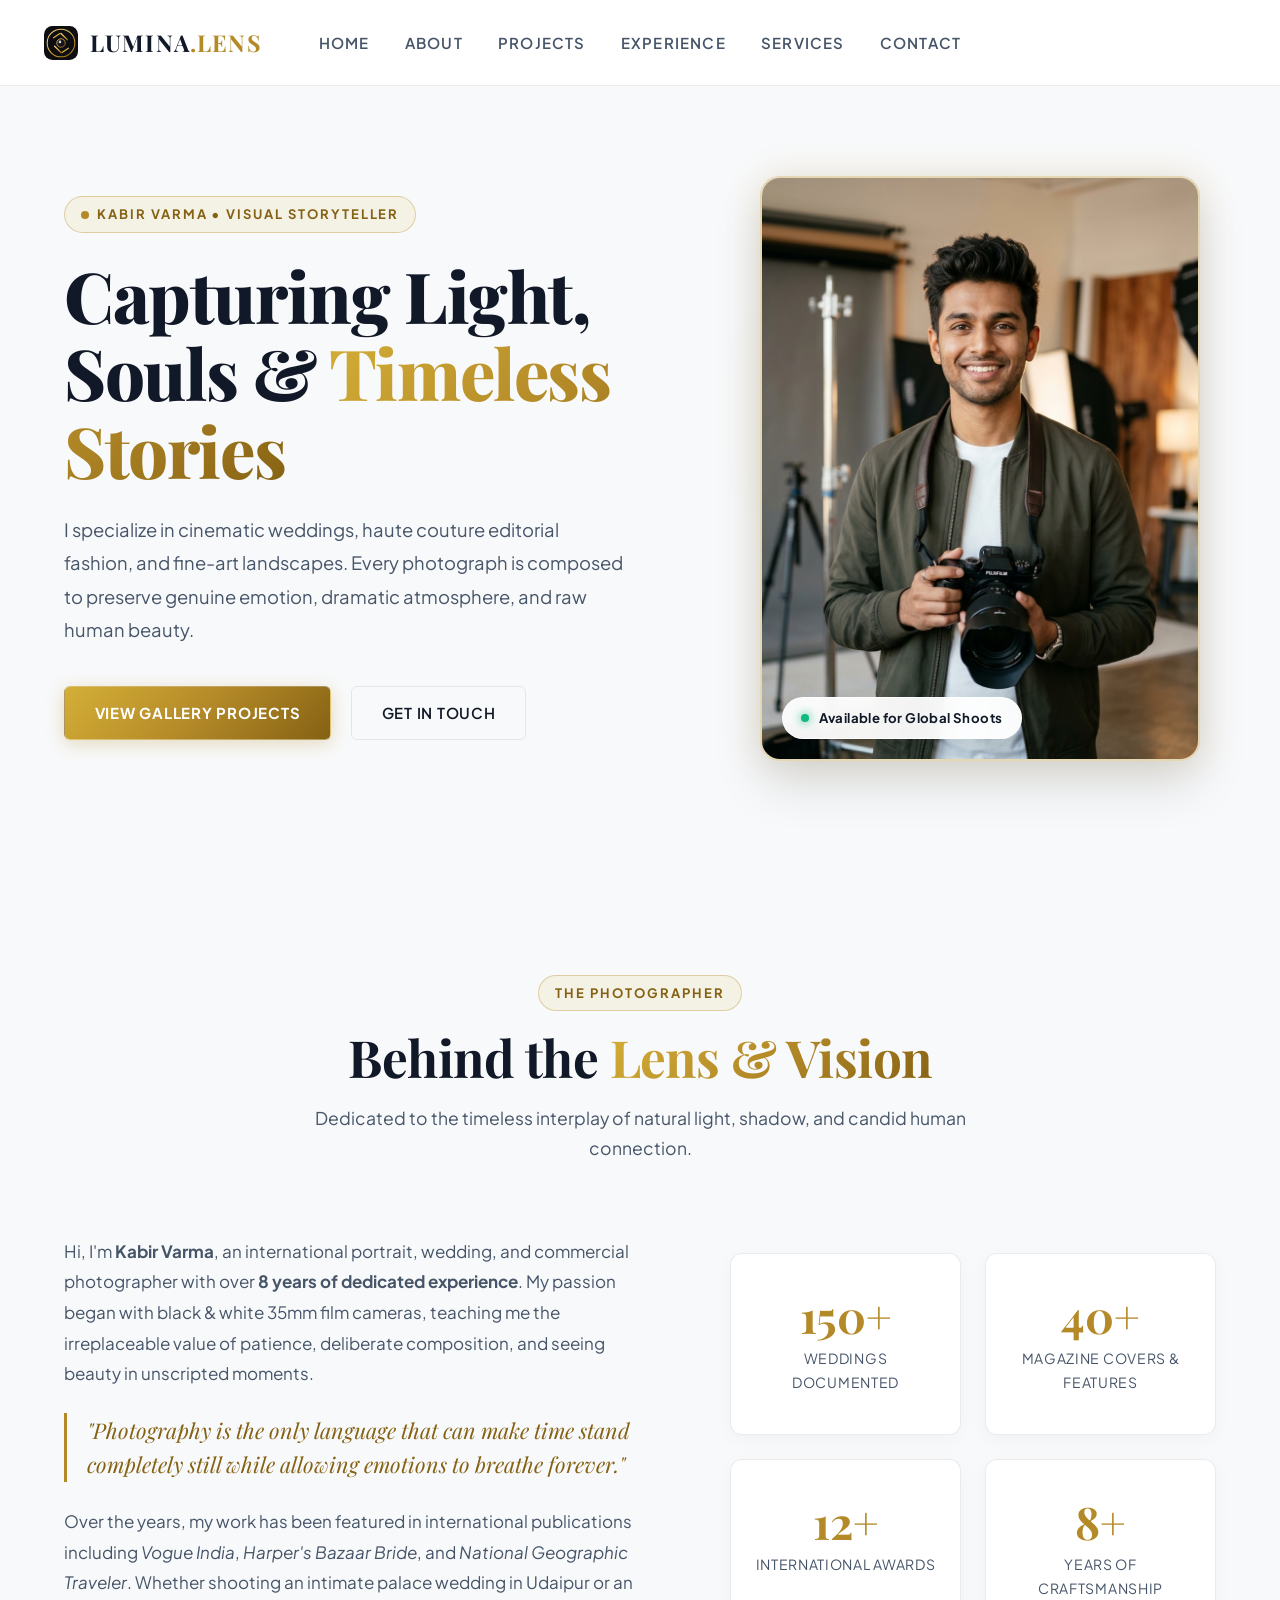
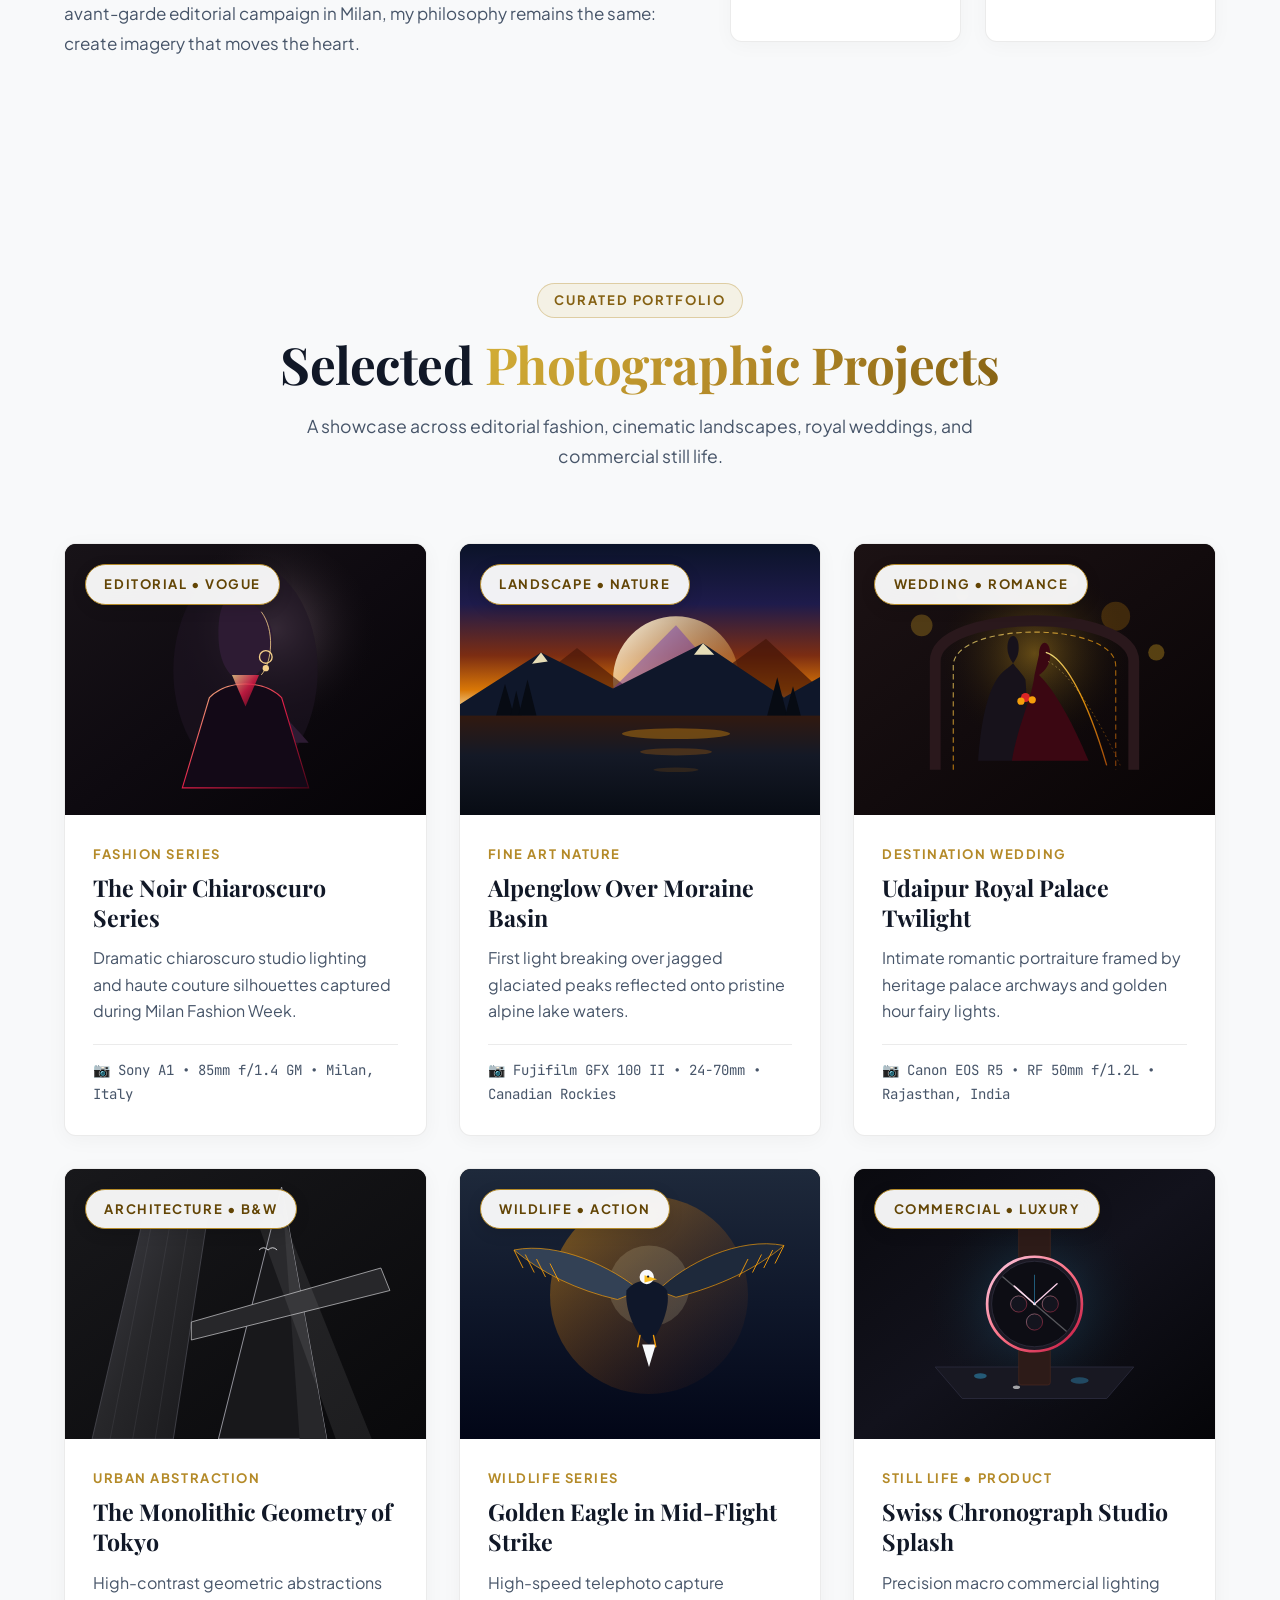
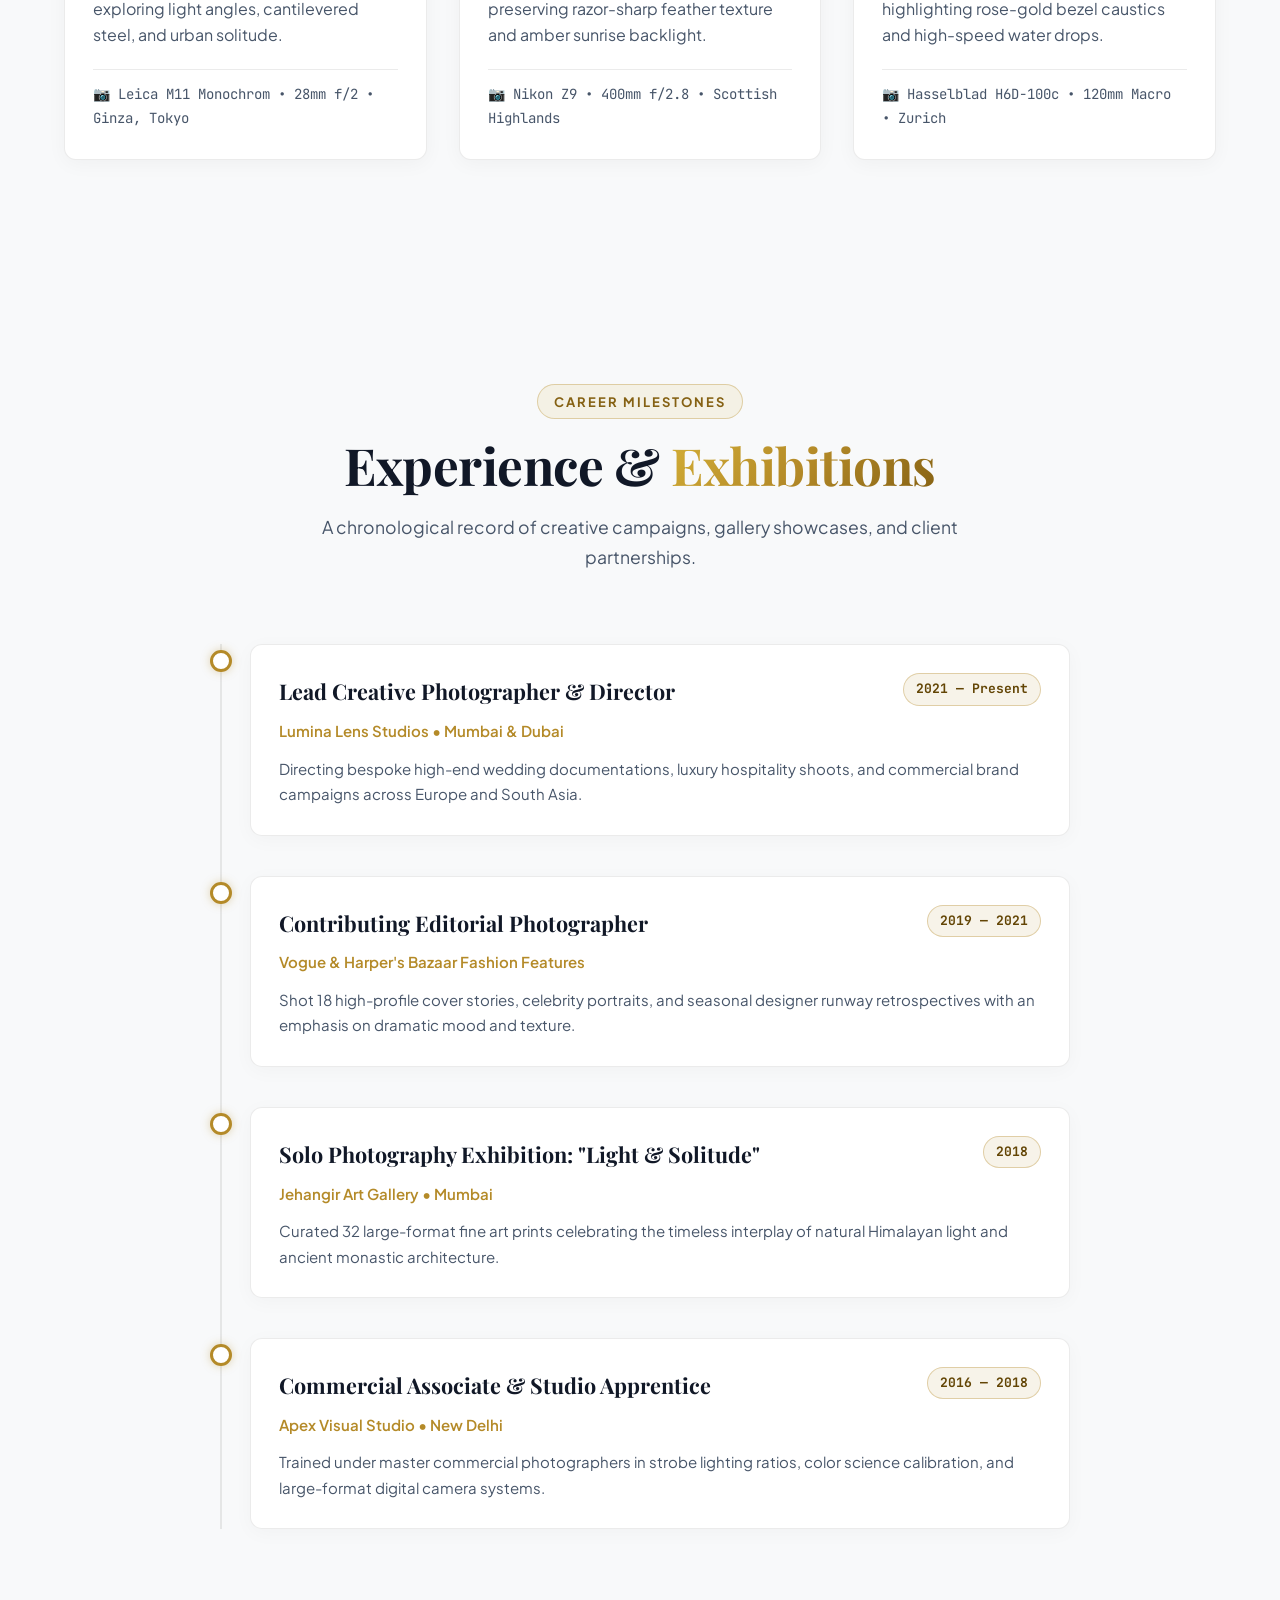
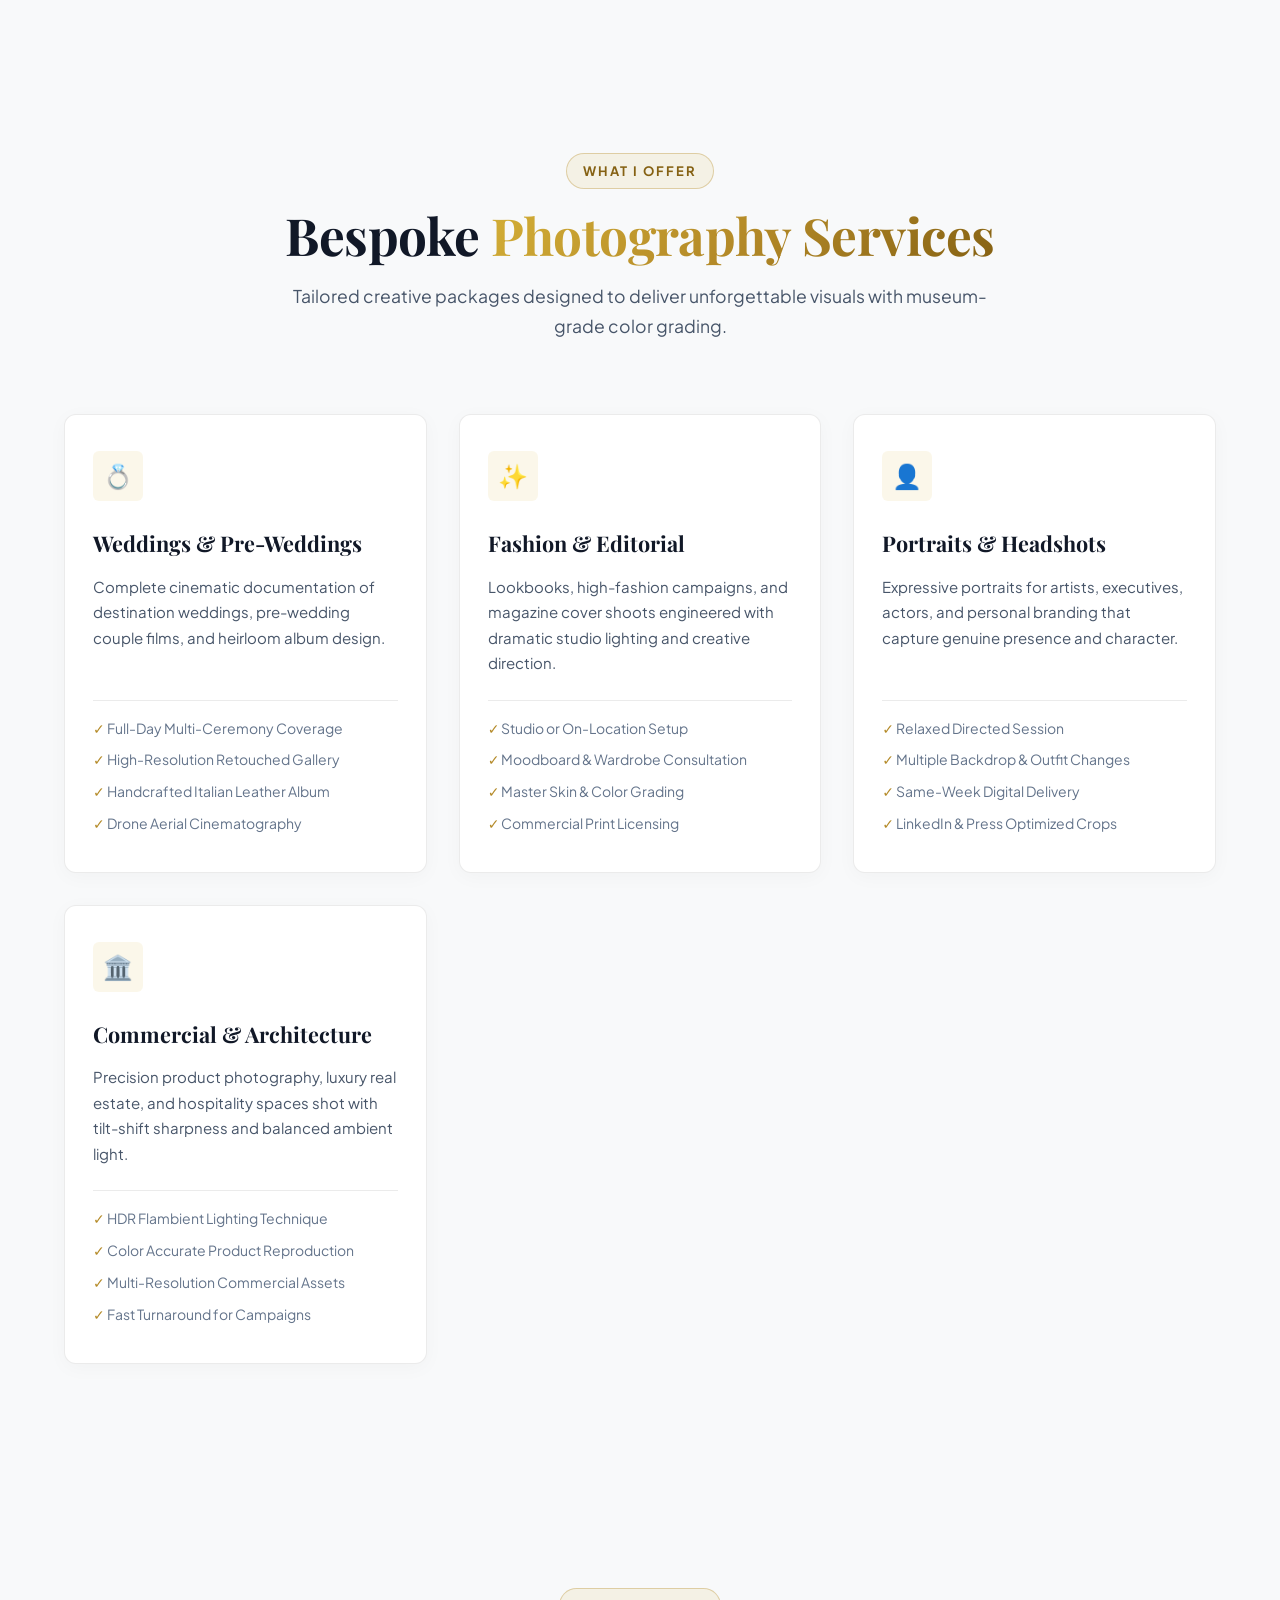
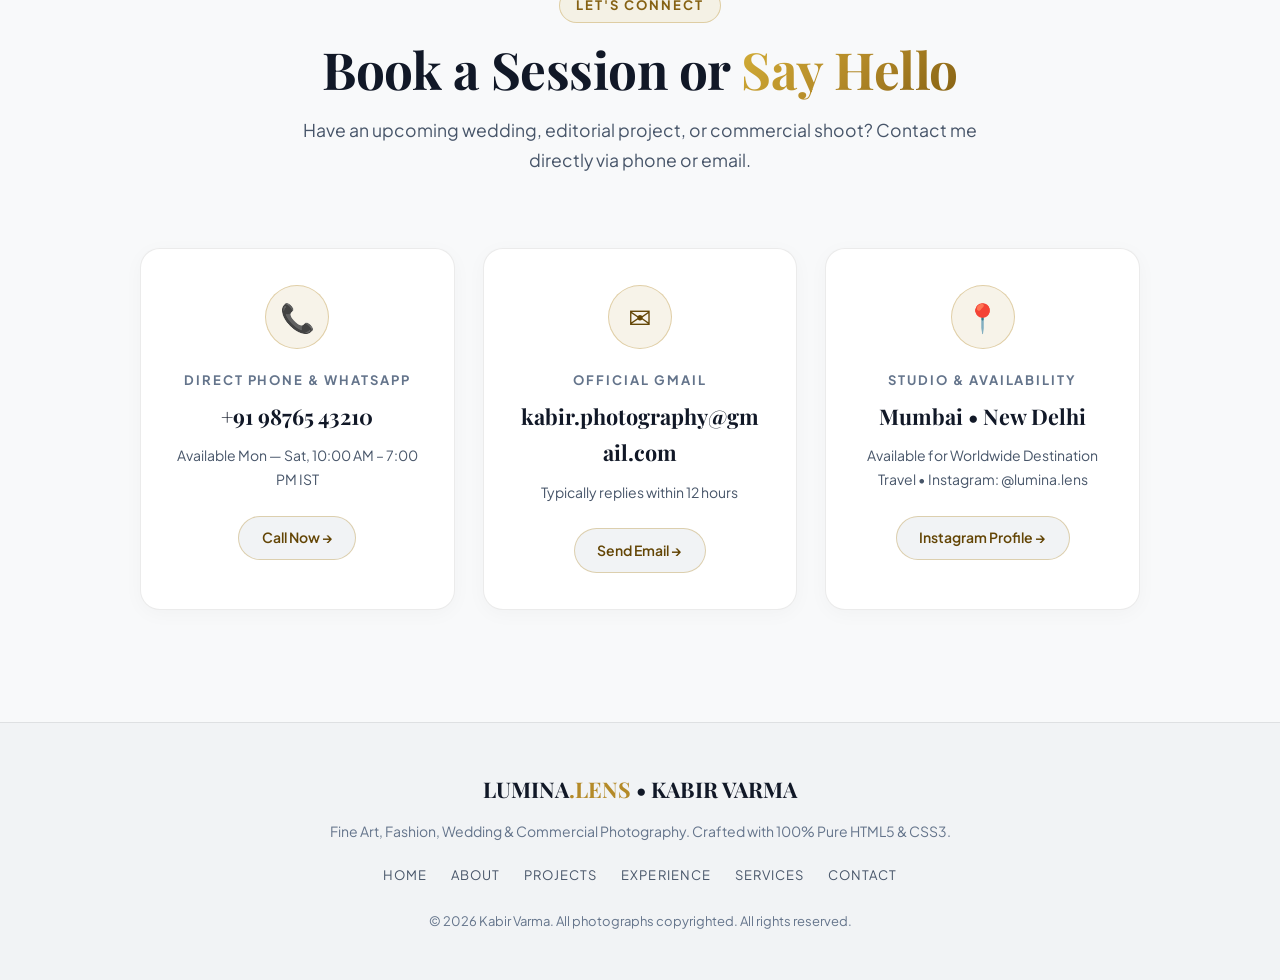
==== commit b02a9a54: "second commit" ====
--- a/index.html
+++ b/index.html
@@ -444,7 +444,7 @@
        ==================================================================== -->
   <footer class="site-footer">
     <div class="container">
-      <div class="footer-brand">LUMINA LENS &bull; KABIR VARMA</div>
+      <div class="footer-brand">LUMINA<span>.LENS</span> &bull; KABIR VARMA</div>
       <p class="footer-text">
         Fine Art, Fashion, Wedding &amp; Commercial Photography. Crafted with 100% Pure HTML5 &amp; CSS3.
       </p>
--- a/assets/css/style.css
+++ b/assets/css/style.css
@@ -922,6 +922,9 @@
   color: var(--text-main);
   margin-bottom: 0.75rem;
 }
+.footer-brand span {
+  color: var(--accent-gold);
+}
 
 .footer-text {
   font-size: 0.875rem;
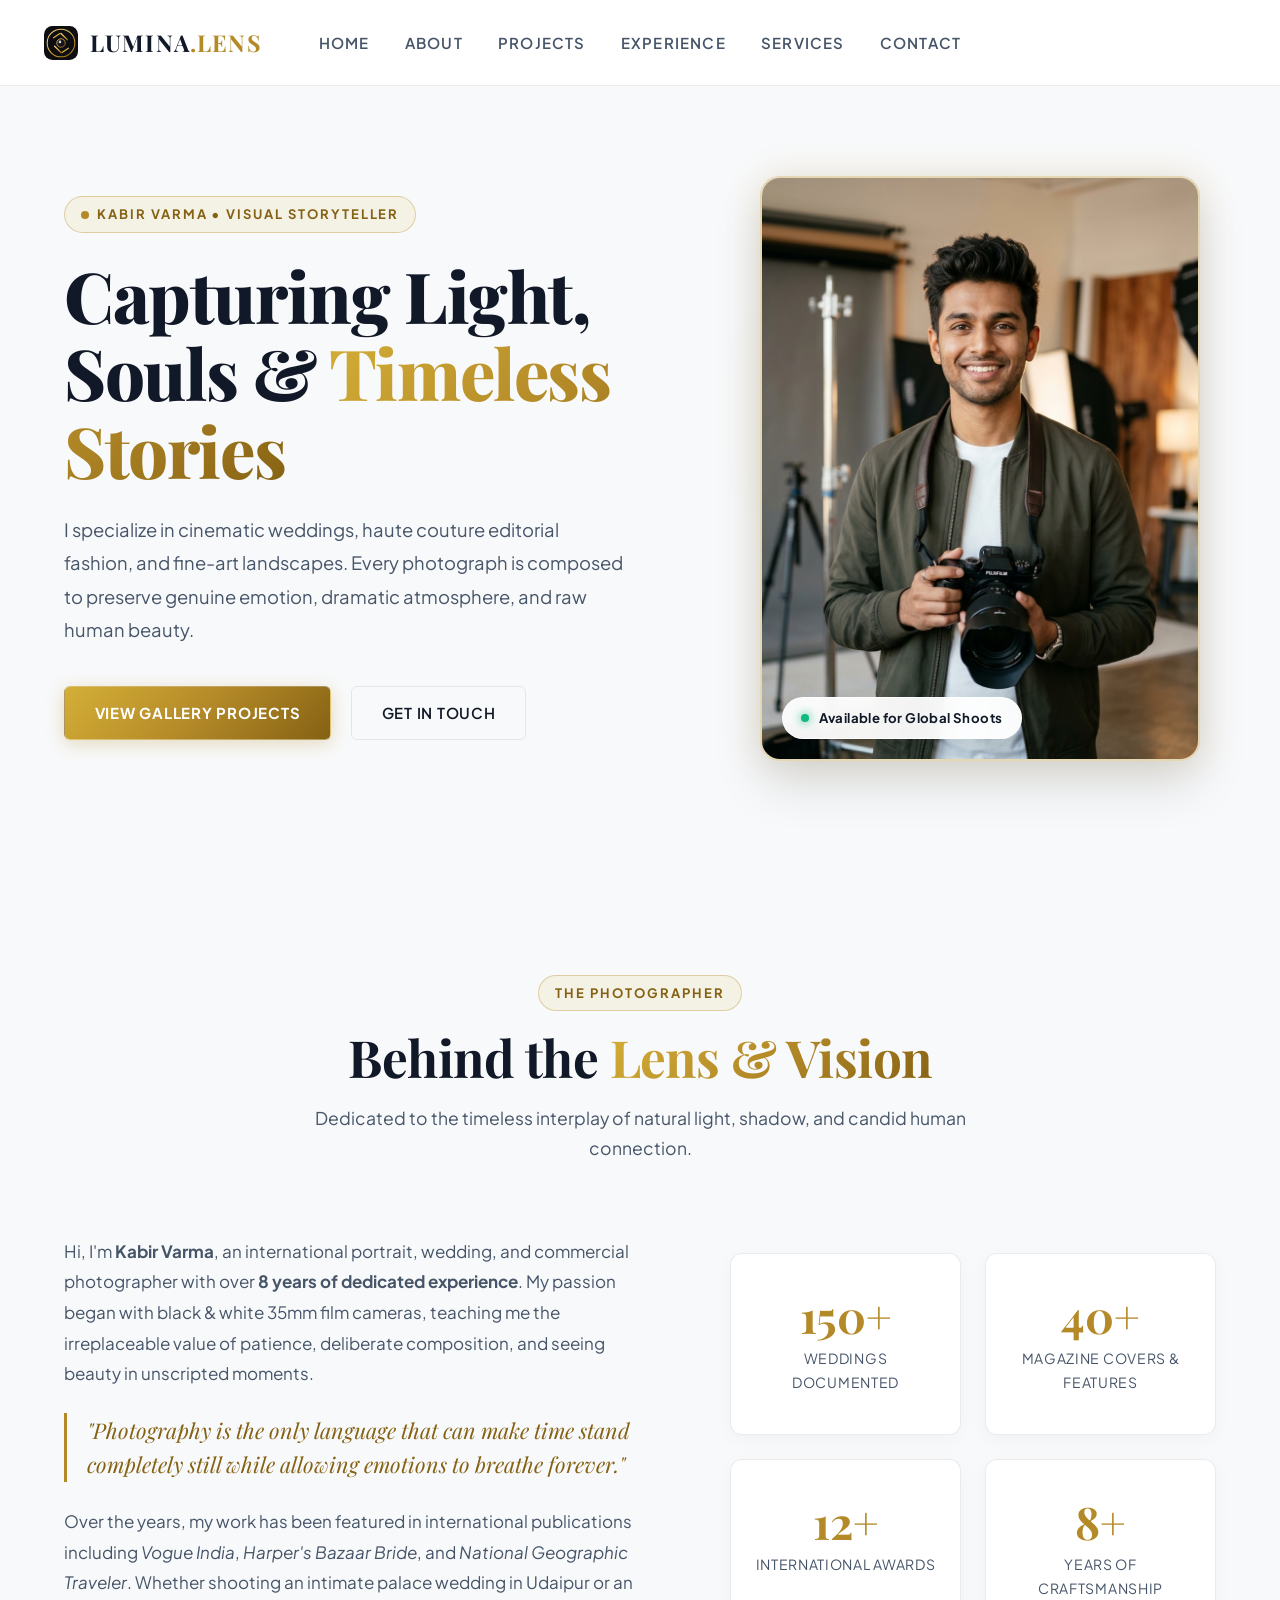
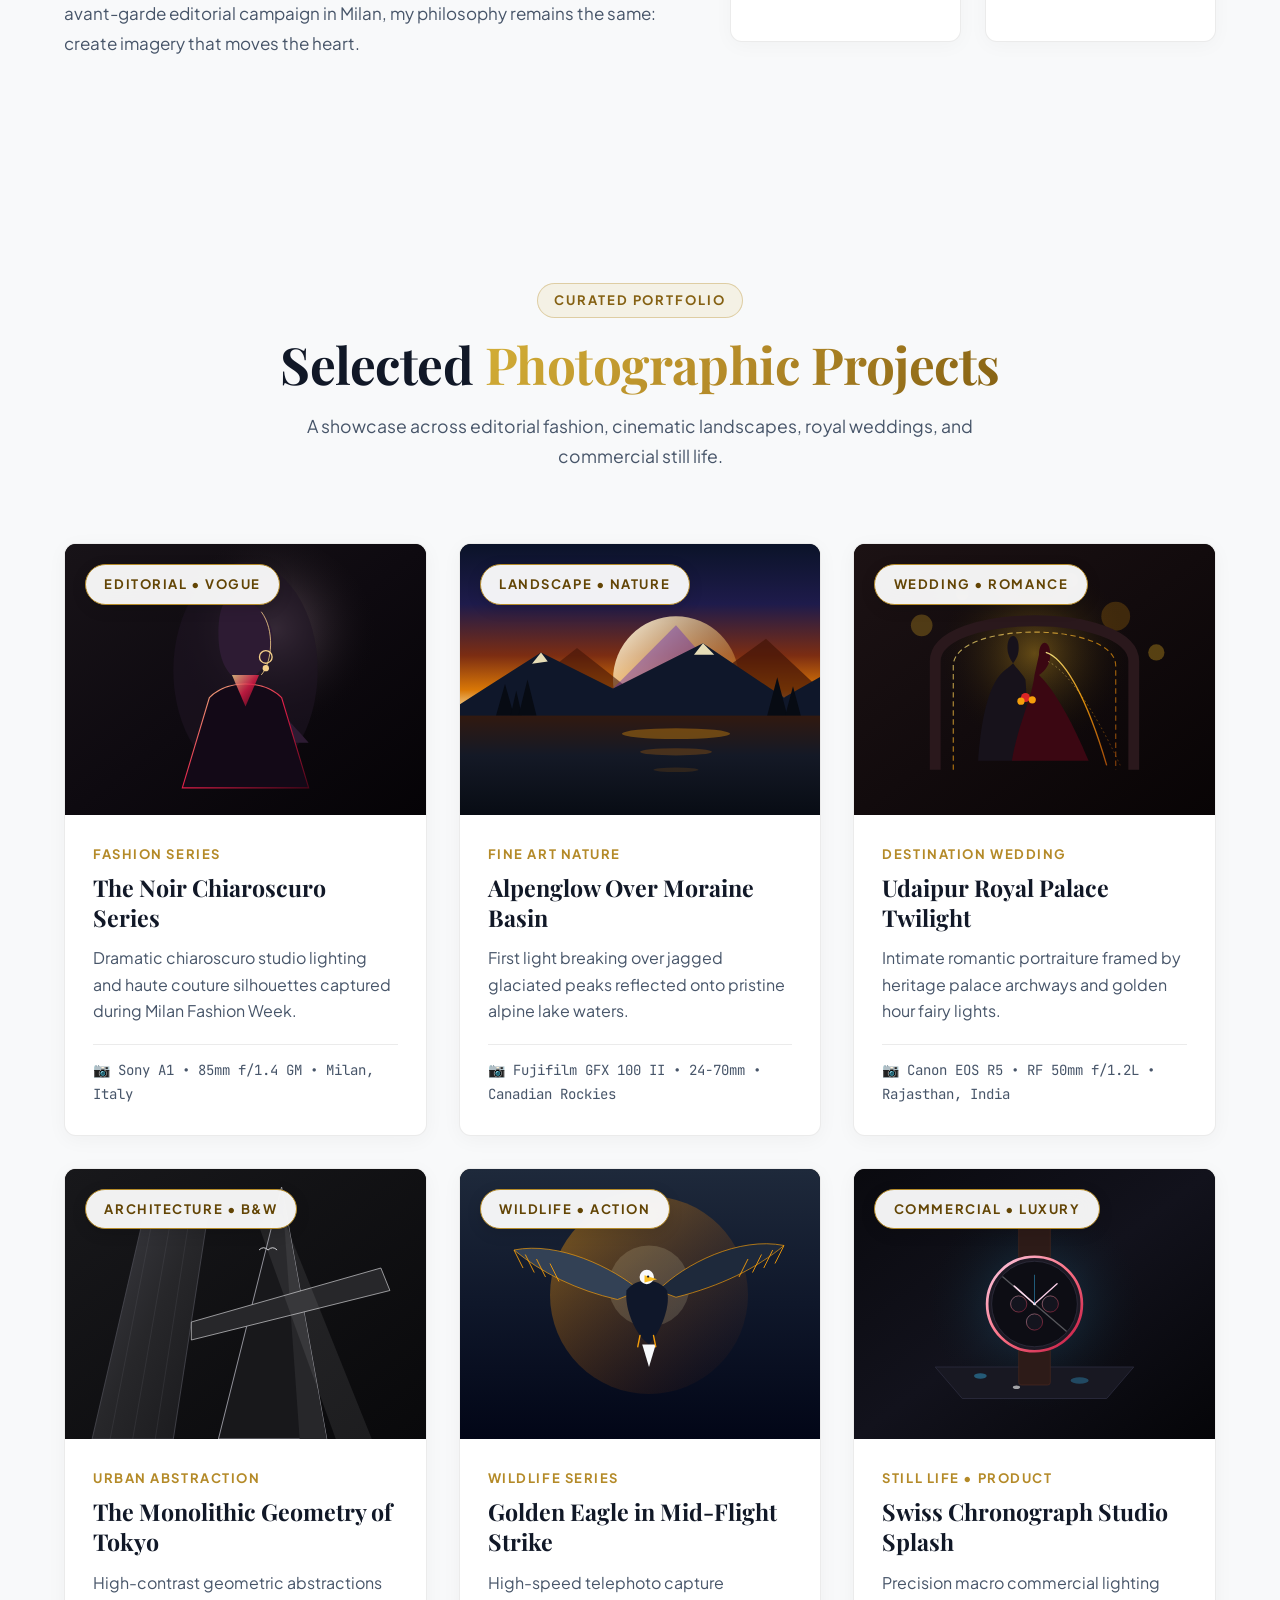
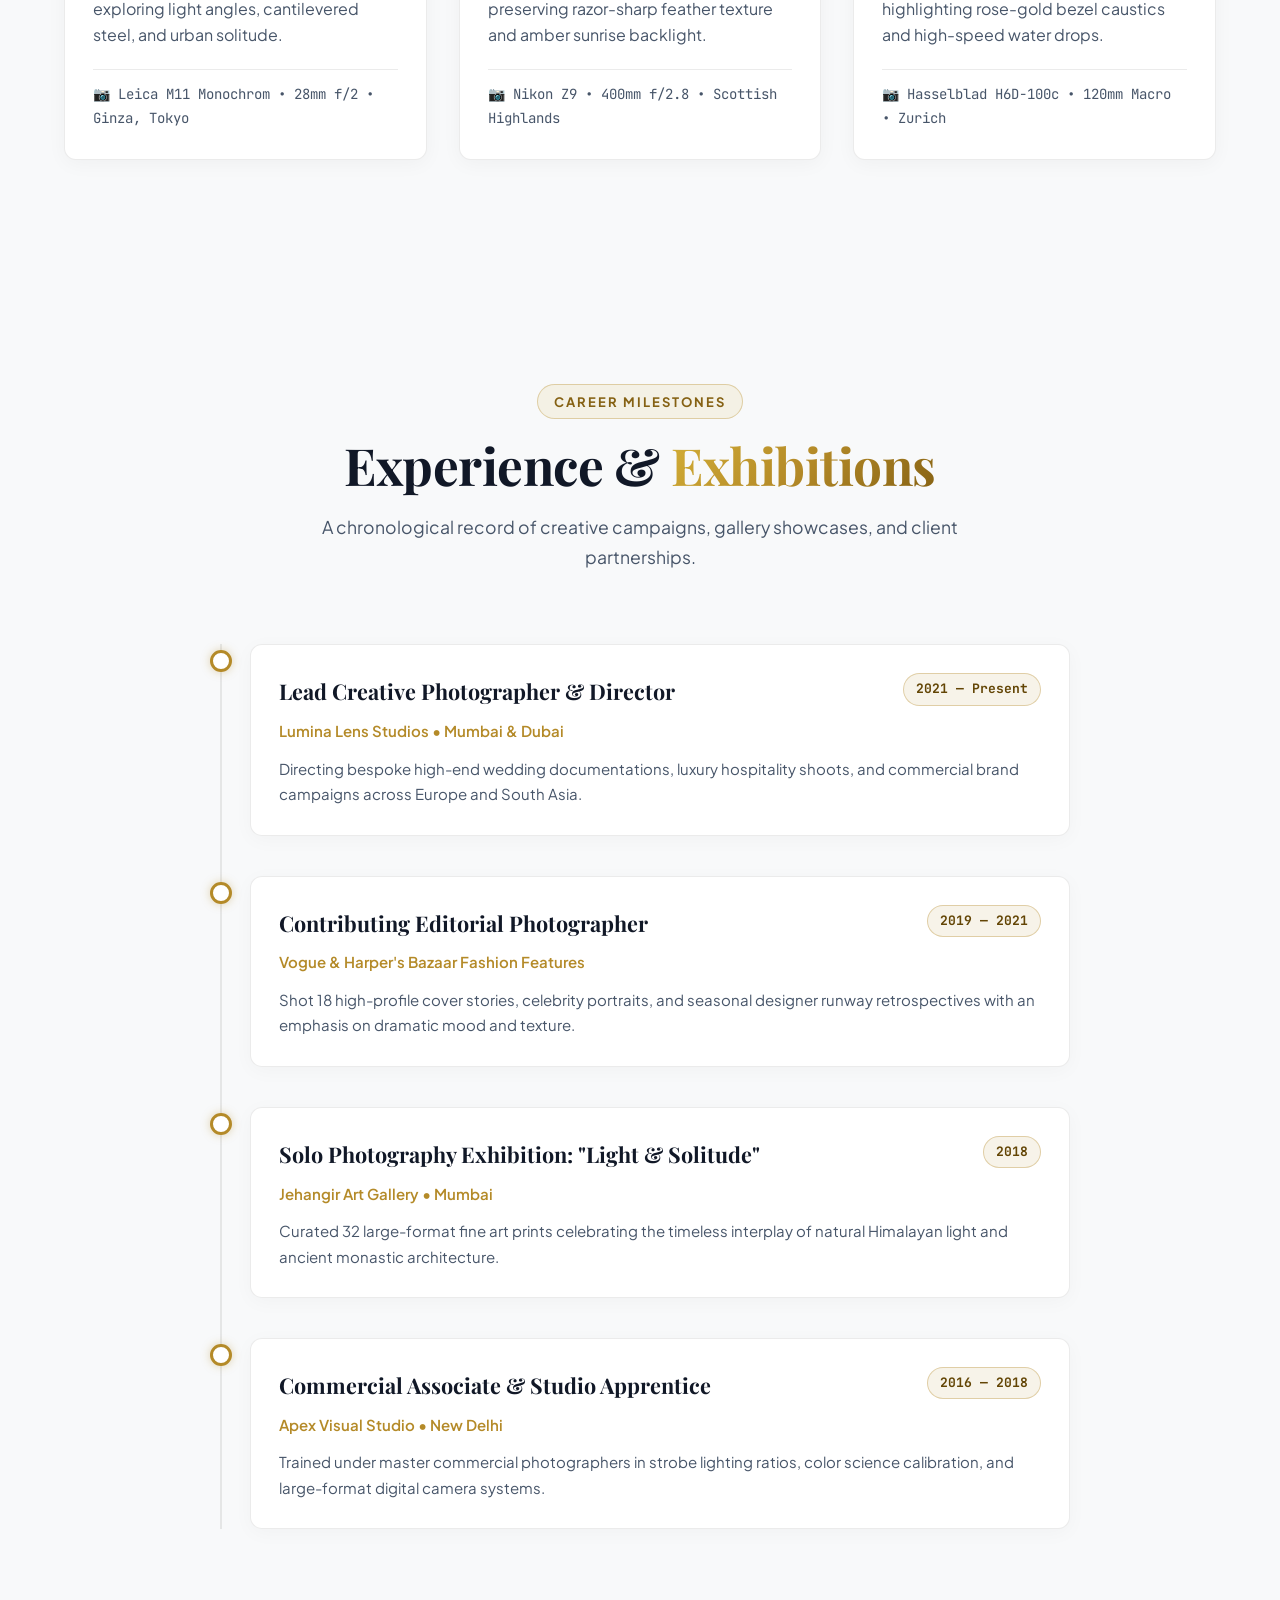
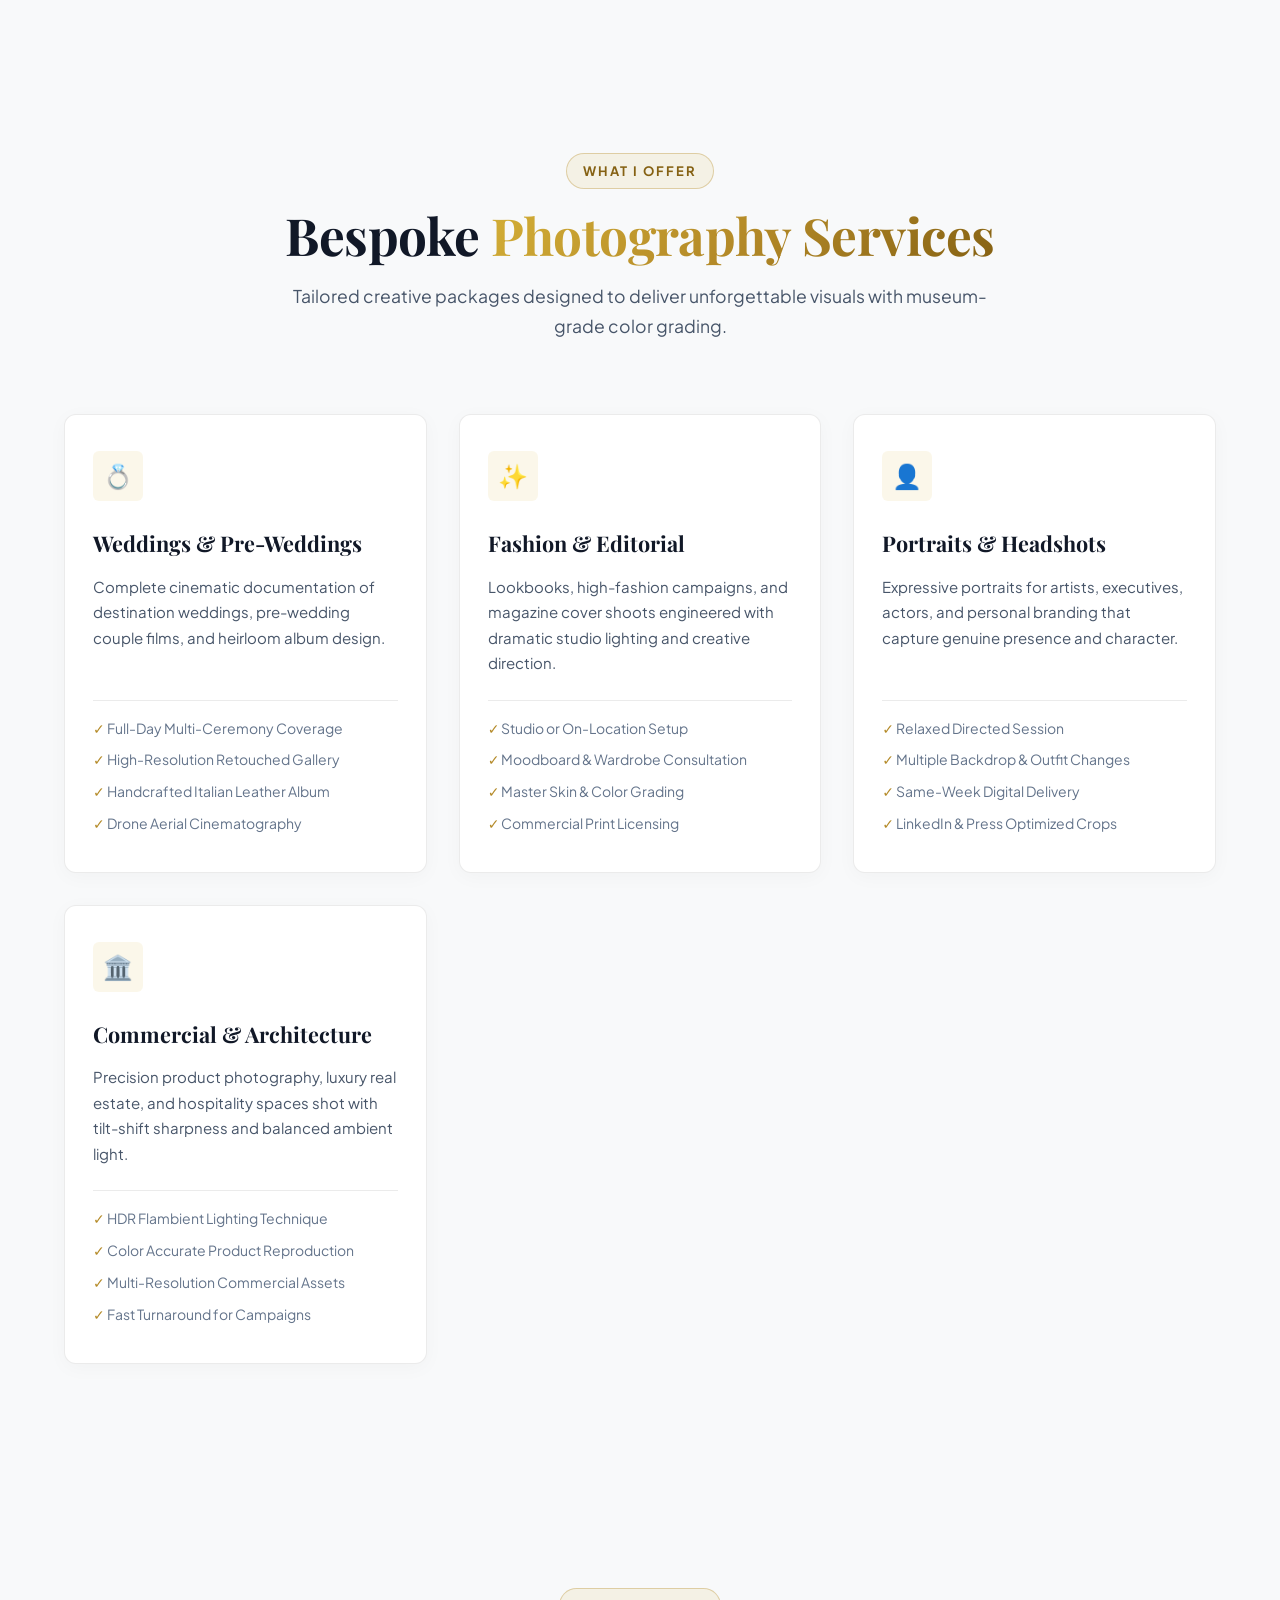
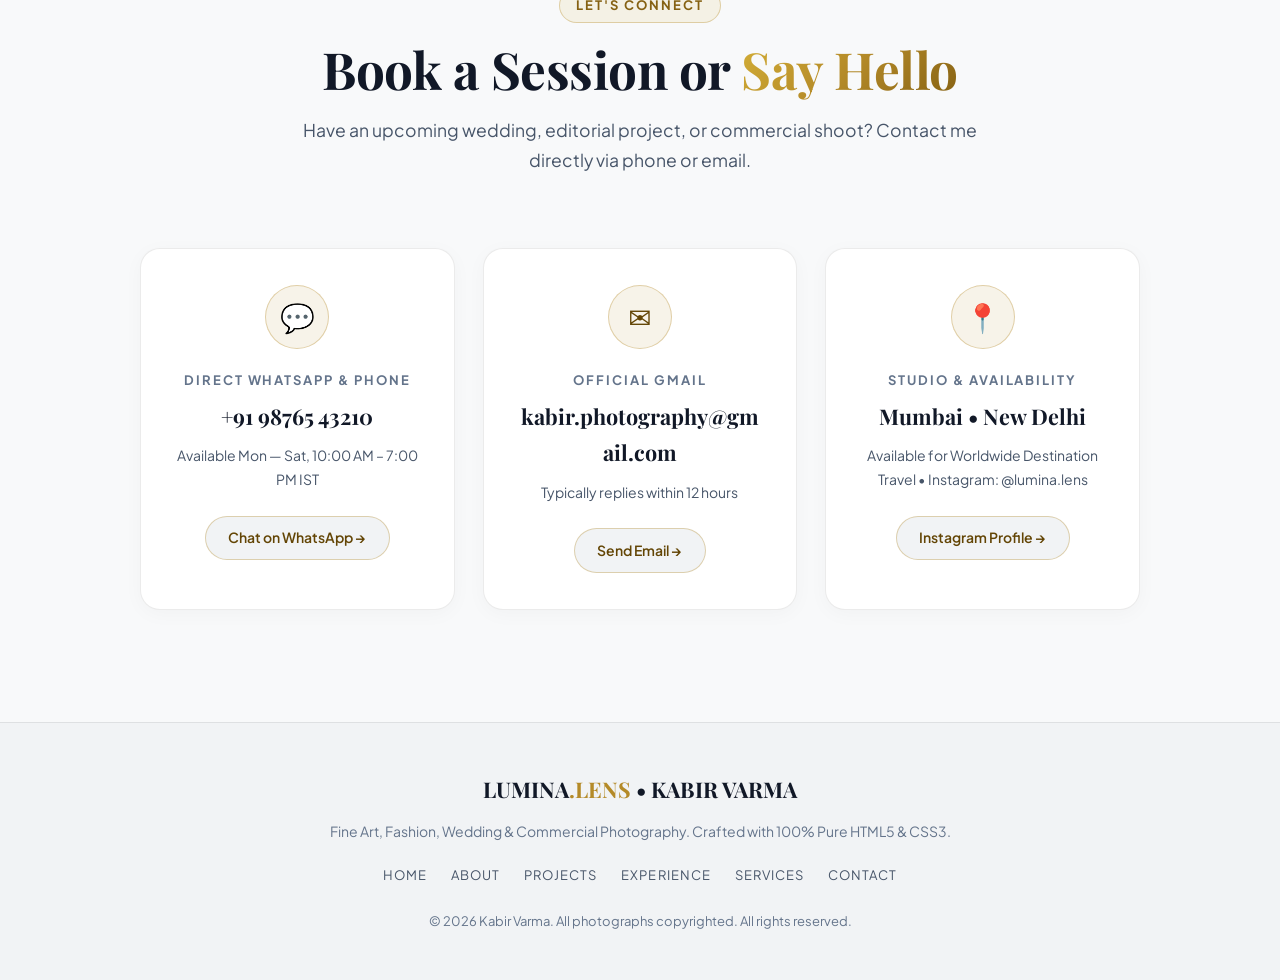
==== commit 7244b95e: "Update documentation, WhatsApp link and footer brand alignment" ====
--- a/index.html
+++ b/index.html
@@ -400,14 +400,14 @@
 
         <div class="contact-cards-grid">
           
-          <!-- Card 1: Direct Phone / Call -->
+          <!-- Card 1: Direct WhatsApp & Phone -->
           <div class="contact-card">
-            <div class="contact-icon-bubble">📞</div>
-            <div class="contact-type">Direct Phone &amp; WhatsApp</div>
+            <div class="contact-icon-bubble">💬</div>
+            <div class="contact-type">Direct WhatsApp &amp; Phone</div>
             <div class="contact-value">+91 98765 43210</div>
             <p class="contact-subtext">Available Mon &mdash; Sat, 10:00 AM &ndash; 7:00 PM IST</p>
-            <a href="tel:+919876543210" class="contact-btn">
-              <span>Call Now &rarr;</span>
+            <a href="https://wa.me/919876543210" target="_blank" rel="noopener" class="contact-btn">
+              <span>Chat on WhatsApp &rarr;</span>
             </a>
           </div>
 
